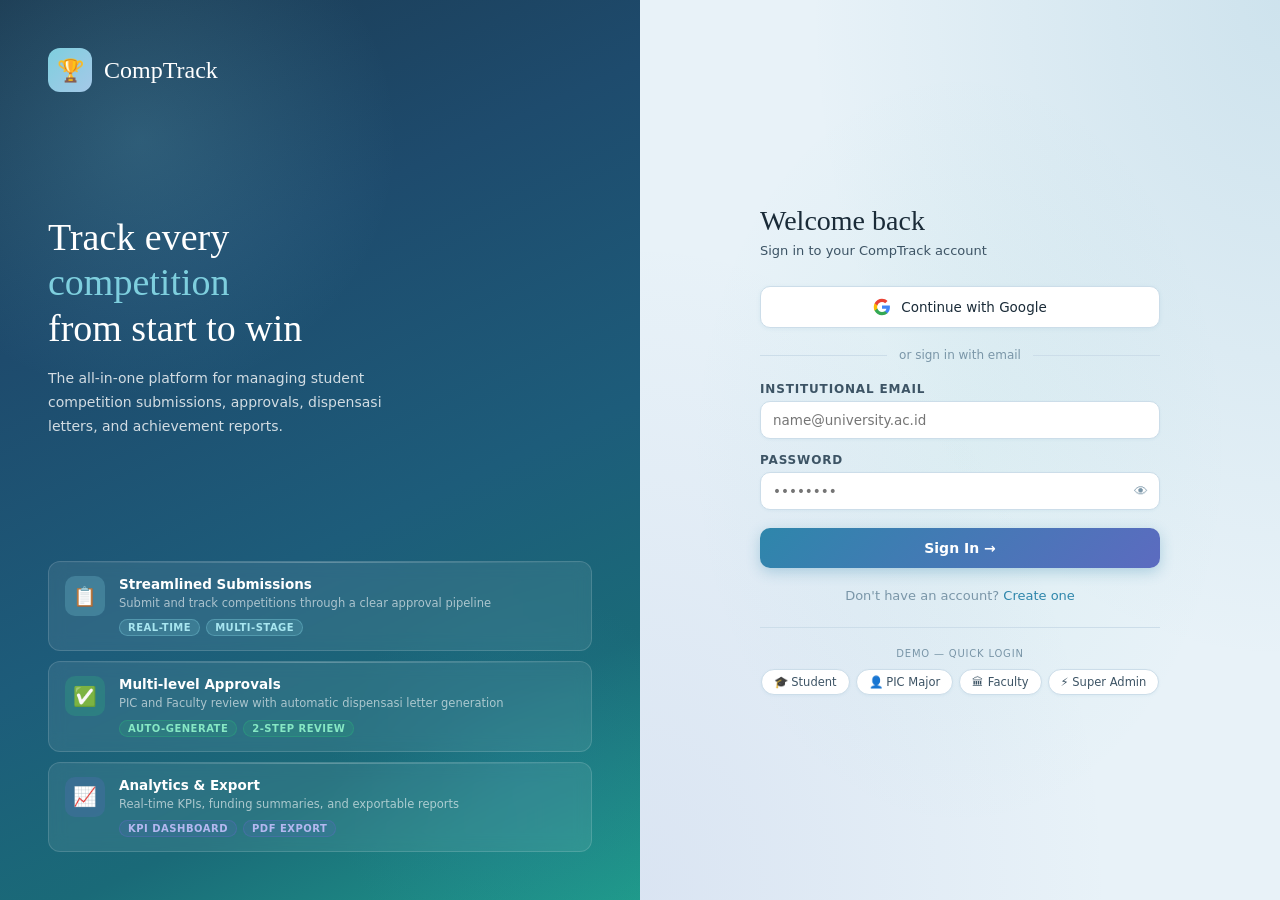
==== index.html @ cd9872f7 "Add files via upload" ====
<!DOCTYPE html>
<html lang="en">
<head>
<meta charset="UTF-8">
<meta name="viewport" content="width=device-width, initial-scale=1.0">
<title>CompTrack — Sign In</title>
<style>
*, *::before, *::after { box-sizing: border-box; margin: 0; padding: 0; }

:root {
  --font-sans: 'Segoe UI', system-ui, sans-serif;
  --font-serif: Georgia, 'Times New Roman', serif;
  --radius-sm: 10px;
  --danger: #e53e3e;
  --accent: #2e86ab;
  --border: #ccdde9;
  --surface2: #ffffff;
  --text: #1a2b38;
  --text2: #7a96a8;
}

body {
  min-height: 100vh;
  display: grid;
  grid-template-columns: 1fr 1fr;
  background: #e8f2f8;
  font-family: var(--font-sans);
}

/* ── LEFT PANEL ── */
.auth-panel-left {
  position: relative;
  background: linear-gradient(155deg, #1b3a52 0%, #1e4b6d 30%, #1d5c7a 58%, #1a6a78 78%, #1f9b8a 100%);
  display: flex;
  flex-direction: column;
  justify-content: space-between;
  padding: 48px;
  overflow: hidden;
}
.auth-panel-left::before {
  content: '';
  position: absolute;
  width: 560px; height: 560px;
  border-radius: 50%;
  background: radial-gradient(circle, rgba(126,207,222,0.18) 0%, transparent 65%);
  top: -140px; left: -140px;
  pointer-events: none;
}
.auth-panel-left::after {
  content: '';
  position: absolute;
  width: 420px; height: 420px;
  border-radius: 50%;
  background: radial-gradient(circle, rgba(46,134,171,0.22) 0%, transparent 65%);
  bottom: -90px; right: -90px;
  pointer-events: none;
}

.left-logo { display: flex; align-items: center; gap: 12px; z-index: 1; }
.left-logo-icon {
  width: 44px; height: 44px;
  background: linear-gradient(135deg, #7ecfde, #a5c8e8);
  border-radius: 12px;
  display: flex; align-items: center; justify-content: center;
  font-size: 22px;
}
.left-logo-text { font-family: var(--font-serif); font-size: 24px; color: #fff; }

.left-hero { z-index: 1; }
.left-hero-title {
  font-family: var(--font-serif);
  font-size: 38px;
  line-height: 1.2;
  color: #fff;
  margin-bottom: 16px;
}
.left-hero-title span { color: #7ecfde; }
.left-hero-sub { color: rgba(255,255,255,0.8); font-size: 14px; line-height: 1.7; max-width: 340px; }

.left-features { z-index: 1; display: flex; flex-direction: column; gap: 10px; }
.feature-item {
  display: flex; align-items: flex-start; gap: 14px;
  background: rgba(255,255,255,0.08);
  border: 1px solid rgba(255,255,255,0.14);
  border-radius: 12px;
  padding: 14px 16px;
  backdrop-filter: blur(8px);
  transition: all 0.25s ease;
  position: relative;
  overflow: hidden;
  animation: featureSlideIn 0.5s ease both;
}
.feature-item:nth-child(1) { animation-delay: 0.1s; }
.feature-item:nth-child(2) { animation-delay: 0.2s; }
.feature-item:nth-child(3) { animation-delay: 0.3s; }
@keyframes featureSlideIn {
  from { opacity: 0; transform: translateY(12px); }
  to   { opacity: 1; transform: translateY(0); }
}
.feature-item::before {
  content: '';
  position: absolute; top: 0; left: 0; right: 0; height: 1px;
  background: linear-gradient(90deg, transparent, rgba(255,255,255,0.25), transparent);
}
.feature-item:hover {
  background: rgba(255,255,255,0.14);
  border-color: rgba(255,255,255,0.24);
  transform: translateX(5px);
}
.feature-icon {
  width: 40px; height: 40px; border-radius: 10px; flex-shrink: 0;
  display: flex; align-items: center; justify-content: center; font-size: 19px;
}
.feature-body { flex: 1; }
.feature-text-title { font-size: 13.5px; font-weight: 700; color: #fff; margin-bottom: 3px; }
.feature-text-sub { font-size: 11.5px; color: rgba(255,255,255,0.6); line-height: 1.5; }
.feature-badges { margin-top: 7px; display: flex; gap: 6px; flex-wrap: wrap; }
.badge {
  font-size: 10px; font-weight: 700; padding: 2px 8px;
  border-radius: 20px; letter-spacing: 0.05em;
}

/* ── RIGHT PANEL ── */
.auth-panel-right {
  display: flex;
  align-items: center;
  justify-content: center;
  padding: 48px 40px;
  overflow-y: auto;
  background:
    radial-gradient(ellipse at 100% 0%,   rgba(46,134,171,0.14) 0%, transparent 52%),
    radial-gradient(ellipse at 0%   100%, rgba(92,107,192,0.10) 0%, transparent 52%),
    radial-gradient(ellipse at 50%  50%,  rgba(38,166,154,0.06) 0%, transparent 60%),
    #e8f2f8;
}

.auth-card {
  width: 100%;
  max-width: 400px;
  animation: fadeUp .4s ease;
}
@keyframes fadeUp { from { opacity:0; transform:translateY(20px); } to { opacity:1; transform:translateY(0); } }

.auth-card-title { font-family: var(--font-serif); font-size: 28px; margin-bottom: 6px; color: #1a2b38; }
.auth-card-sub { color: #3d5465; font-size: 13px; margin-bottom: 28px; }

/* ── SSO BUTTONS ── */
.sso-buttons { display: flex; flex-direction: column; gap: 10px; margin-bottom: 20px; }
.sso-btn {
  display: flex; align-items: center; justify-content: center; gap: 10px;
  width: 100%; padding: 11px 16px;
  border-radius: var(--radius-sm);
  border: 1.5px solid var(--border);
  background: #ffffff;
  color: #1a2b38;
  font-family: var(--font-sans);
  font-size: 13.5px; font-weight: 500;
  cursor: pointer; transition: all 0.2s;
  box-shadow: 0 1px 4px rgba(46,134,171,0.08);
}
.sso-btn:hover { border-color: #2e86ab; background: #f4f9fc; transform: translateY(-1px); }
.sso-btn svg { flex-shrink: 0; }

/* ── DIVIDER ── */
.auth-divider {
  display: flex; align-items: center; gap: 12px;
  margin: 20px 0; color: #7a96a8; font-size: 12px;
}
.auth-divider::before, .auth-divider::after {
  content: ''; flex: 1; height: 1px; background: var(--border);
}

/* ── FORM ── */
.auth-form .form-group { margin-bottom: 14px; }
.auth-form label {
  font-size: 12px; color: #3d5465; font-weight: 600;
  display: block; margin-bottom: 5px;
  text-transform: uppercase; letter-spacing: 0.07em;
}
.auth-form input {
  width: 100%; padding: 10px 12px;
  background: #ffffff; border: 1.5px solid var(--border);
  border-radius: var(--radius-sm); color: #1a2b38;
  font-family: var(--font-sans); font-size: 13.5px;
  outline: none; transition: all 0.2s;
  box-shadow: 0 1px 3px rgba(46,134,171,0.06);
}
.auth-form input:focus { border-color: #2e86ab; box-shadow: 0 0 0 3px rgba(46,134,171,0.1); }
.auth-form input.error { border-color: var(--danger); }

.input-row { display: grid; grid-template-columns: 1fr 1fr; gap: 12px; }

.password-wrap { position: relative; }
.password-wrap input { padding-right: 40px; }
.password-toggle {
  position: absolute; right: 10px; top: 50%; transform: translateY(-50%);
  background: none; border: none; cursor: pointer; color: #7a96a8;
  font-size: 14px; padding: 2px; line-height: 1;
}
.password-toggle:hover { color: #2e86ab; }

.field-error { font-size: 11px; color: var(--danger); margin-top: 4px; }

.btn-auth {
  width: 100%; padding: 12px;
  background: linear-gradient(135deg, #2e86ab, #5c6bc0);
  border: none; border-radius: var(--radius-sm);
  color: #fff; font-family: var(--font-sans);
  font-size: 14px; font-weight: 600;
  cursor: pointer; transition: all 0.2s;
  margin-top: 4px;
  box-shadow: 0 4px 14px rgba(46,134,171,0.3);
}
.btn-auth:hover { opacity: 0.9; transform: translateY(-1px); box-shadow: 0 6px 18px rgba(46,134,171,0.4); }
.btn-auth:active { transform: translateY(0); }
.btn-auth:disabled { opacity: 0.5; cursor: not-allowed; transform: none; }

.btn-back {
  width: 100%; margin-top: 8px; padding: 10px;
  background: none; border: 1px solid var(--border);
  border-radius: var(--radius-sm); color: var(--text2);
  font-family: var(--font-sans); font-size: 13px;
  cursor: pointer; transition: all .2s;
}
.btn-back:hover { border-color: var(--accent); }

.auth-switch { text-align: center; margin-top: 20px; font-size: 13px; color: #7a96a8; }
.auth-switch a { color: #2e86ab; text-decoration: none; font-weight: 500; cursor: pointer; }
.auth-switch a:hover { text-decoration: underline; }

/* ── ROLE SELECT ── */
.role-select-grid { display: grid; grid-template-columns: 1fr 1fr; gap: 8px; margin-top: 4px; }
.role-option {
  display: flex; flex-direction: column; align-items: center; gap: 4px;
  padding: 10px 8px; border-radius: var(--radius-sm);
  border: 1.5px solid var(--border); background: #ffffff;
  cursor: pointer; transition: all 0.15s; text-align: center;
  box-shadow: 0 1px 3px rgba(46,134,171,0.06);
}
.role-option:hover { border-color: #2e86ab; background: #f0f7fb; }
.role-option.selected { border-color: #2e86ab; background: rgba(46,134,171,0.08); }
.role-option-icon { font-size: 20px; }
.role-option-label { font-size: 11px; font-weight: 600; color: #3d5465; }
.role-option.selected .role-option-label { color: #2e86ab; }

/* ── DEMO QUICK LOGIN ── */
.demo-section { margin-top: 24px; padding-top: 20px; border-top: 1px solid var(--border); }
.demo-label { font-size: 10px; text-transform: uppercase; letter-spacing: .08em; color: #7a96a8; margin-bottom: 10px; text-align: center; }
.demo-chips { display: flex; flex-wrap: wrap; gap: 6px; justify-content: center; }
.demo-chip {
  padding: 5px 12px; border-radius: 20px;
  border: 1.5px solid var(--border); background: #ffffff;
  color: #3d5465; cursor: pointer; font-size: 11.5px;
  font-family: var(--font-sans); transition: all .15s;
  box-shadow: 0 1px 3px rgba(46,134,171,0.06);
}
.demo-chip:hover { border-color: #2e86ab; color: #2e86ab; background: #f0f7fb; }

/* ── SSO OVERLAY ── */
.sso-overlay {
  display: none; position: fixed; inset: 0;
  background: rgba(27,58,82,0.4); backdrop-filter: blur(6px);
  z-index: 999; align-items: center; justify-content: center;
  flex-direction: column; gap: 16px;
}
.sso-overlay.show { display: flex; }
.sso-spinner {
  width: 44px; height: 44px;
  border: 3px solid rgba(255,255,255,0.3);
  border-top-color: #7ecfde;
  border-radius: 50%;
  animation: spin 0.7s linear infinite;
}
@keyframes spin { to { transform: rotate(360deg); } }
.sso-overlay-text { color: #fff; font-size: 14px; }

/* ── STEP INDICATOR ── */
.steps { display: flex; align-items: center; gap: 0; margin-bottom: 28px; }
.step { display: flex; align-items: center; gap: 8px; font-size: 12px; color: #7a96a8; font-weight: 500; }
.step-num {
  width: 24px; height: 24px; border-radius: 50%;
  border: 1.5px solid var(--border); background: #ffffff;
  display: flex; align-items: center; justify-content: center;
  font-size: 11px; font-weight: 600; flex-shrink: 0; color: #7a96a8;
}
.step.active .step-num { border-color: #2e86ab; background: #2e86ab; color: #fff; }
.step.done .step-num { border-color: #2cb67d; background: #2cb67d; color: #fff; }
.step.active { color: #1a2b38; }
.step-line { flex: 1; height: 1px; background: var(--border); margin: 0 6px; }

/* ── TOAST ── */
.toast-container {
  position: fixed; bottom: 24px; right: 24px;
  display: flex; flex-direction: column; gap: 8px; z-index: 9999;
}
.toast {
  display: flex; align-items: center; gap: 10px;
  padding: 12px 16px; border-radius: 10px;
  font-size: 13.5px; font-weight: 500;
  background: #1a2b38; color: #fff;
  box-shadow: 0 6px 24px rgba(0,0,0,0.18);
  opacity: 0; transform: translateX(20px);
  transition: all 0.3s ease;
  max-width: 320px;
}
.toast.show { opacity: 1; transform: translateX(0); }
.toast.success { background: #1e4d38; border-left: 3px solid #2cb67d; }
.toast.error   { background: #4a1e1e; border-left: 3px solid #e53e3e; }
.toast.info    { background: #1a3048; border-left: 3px solid #2e86ab; }

@media (max-width: 768px) {
  body { grid-template-columns: 1fr; }
  .auth-panel-left { display: none; }
  .auth-panel-right { padding: 32px 24px; }
}
</style>
</head>
<body>

<!-- LEFT HERO PANEL -->
<div class="auth-panel-left">
  <div class="left-logo">
    <div class="left-logo-icon">🏆</div>
    <span class="left-logo-text">CompTrack</span>
  </div>

  <div class="left-hero">
    <div class="left-hero-title">Track every<br><span>competition</span><br>from start to win</div>
    <p class="left-hero-sub">The all-in-one platform for managing student competition submissions, approvals, dispensasi letters, and achievement reports.</p>
  </div>

  <div class="left-features">
    <div class="feature-item">
      <div class="feature-icon" style="background:rgba(126,207,222,0.25)">📋</div>
      <div class="feature-body">
        <div class="feature-text-title">Streamlined Submissions</div>
        <div class="feature-text-sub">Submit and track competitions through a clear approval pipeline</div>
        <div class="feature-badges">
          <span class="badge" style="background:rgba(126,207,222,0.18);border:1px solid rgba(126,207,222,0.35);color:#a8e6f0">REAL-TIME</span>
          <span class="badge" style="background:rgba(126,207,222,0.18);border:1px solid rgba(126,207,222,0.35);color:#a8e6f0">MULTI-STAGE</span>
        </div>
      </div>
    </div>
    <div class="feature-item">
      <div class="feature-icon" style="background:rgba(44,182,125,0.25)">✅</div>
      <div class="feature-body">
        <div class="feature-text-title">Multi-level Approvals</div>
        <div class="feature-text-sub">PIC and Faculty review with automatic dispensasi letter generation</div>
        <div class="feature-badges">
          <span class="badge" style="background:rgba(44,182,125,0.18);border:1px solid rgba(44,182,125,0.35);color:#86e8c4">AUTO-GENERATE</span>
          <span class="badge" style="background:rgba(44,182,125,0.18);border:1px solid rgba(44,182,125,0.35);color:#86e8c4">2-STEP REVIEW</span>
        </div>
      </div>
    </div>
    <div class="feature-item">
      <div class="feature-icon" style="background:rgba(92,107,192,0.25)">📈</div>
      <div class="feature-body">
        <div class="feature-text-title">Analytics & Export</div>
        <div class="feature-text-sub">Real-time KPIs, funding summaries, and exportable reports</div>
        <div class="feature-badges">
          <span class="badge" style="background:rgba(92,107,192,0.18);border:1px solid rgba(92,107,192,0.4);color:#b4b8f0">KPI DASHBOARD</span>
          <span class="badge" style="background:rgba(92,107,192,0.18);border:1px solid rgba(92,107,192,0.4);color:#b4b8f0">PDF EXPORT</span>
        </div>
      </div>
    </div>
  </div>
</div>

<!-- RIGHT AUTH PANEL -->
<div class="auth-panel-right">
  <div class="auth-card" id="auth-card">
    <!-- Rendered by JS -->
  </div>
</div>

<!-- SSO Loading Overlay -->
<div class="sso-overlay" id="sso-overlay">
  <div class="sso-spinner"></div>
  <div class="sso-overlay-text" id="sso-overlay-text">Connecting to provider...</div>
</div>

<div class="toast-container" id="toast-container"></div>

<script>
// ═══════════════════════════════════════════════════════
// DEMO USERS
// ═══════════════════════════════════════════════════════
const USERS = {
  student:    { name: 'Aliyah Rahmawati',   role: 'student',    nim: '20210001', major: 'Informatics', email: 'aliyah@university.ac.id',  color: '#4f8aff' },
  pic:        { name: 'Dr. Hendra Wijaya',  role: 'pic',        nim: null,       major: 'Informatics', email: 'hendra@university.ac.id',  color: '#ff8c42' },
  faculty:    { name: 'Prof. Sari Lestari', role: 'faculty',    nim: null,       major: null,          email: 'sari@university.ac.id',    color: '#ff5c6a' },
  superadmin: { name: 'Admin Sistem',       role: 'superadmin', nim: null,       major: null,          email: 'admin@university.ac.id',   color: '#ffb547' },
};

// ═══════════════════════════════════════════════════════
// AUTH HELPERS
// ═══════════════════════════════════════════════════════
function getRegisteredUsers() {
  try { const s = localStorage.getItem('ct_registered_users'); return s ? JSON.parse(s) : {}; }
  catch { return {}; }
}
function saveRegisteredUsers(users) {
  localStorage.setItem('ct_registered_users', JSON.stringify(users));
}
function registerUser(data) {
  const registered = getRegisteredUsers();
  if (registered[data.email]) return { ok: false, error: 'Email already registered' };
  const demoConflict = Object.values(USERS).find(u => u.email === data.email);
  if (demoConflict) return { ok: false, error: 'Email already registered' };
  const colors = ['#4f8aff','#7c5cfc','#00d4aa','#ff8c42','#ff5c6a','#ffb547'];
  const color = colors[Math.floor(Math.random() * colors.length)];
  const user = { name: data.name, email: data.email, password: data.password,
    nim: data.nim || null, major: data.major || null,
    role: data.role || 'student', color };
  registered[data.email] = user;
  saveRegisteredUsers(registered);
  return { ok: true, user };
}
function findUser(email, password) {
  const demo = Object.values(USERS).find(u => u.email === email);
  if (demo && password === 'password') return demo;
  const registered = getRegisteredUsers();
  const found = registered[email];
  if (found && found.password === password) return found;
  return null;
}
function setCurrentUser(user) {
  localStorage.setItem('ct_user', JSON.stringify(user));
}

// ═══════════════════════════════════════════════════════
// TOAST
// ═══════════════════════════════════════════════════════
function toast(msg, type = 'info') {
  const icons = { success:'✅', error:'❌', info:'ℹ️' };
  const container = document.getElementById('toast-container');
  const el = document.createElement('div');
  el.className = `toast ${type}`;
  el.innerHTML = `<span>${icons[type]||'ℹ️'}</span><span>${msg}</span>`;
  container.appendChild(el);
  setTimeout(() => el.classList.add('show'), 10);
  setTimeout(() => { el.classList.remove('show'); setTimeout(() => el.remove(), 300); }, 3500);
}

// ═══════════════════════════════════════════════════════
// VIEW STATE
// ═══════════════════════════════════════════════════════
let currentView = 'login'; // 'login' | 'signup' | 'signup2'
let signupStep1Data = null;
let selectedRole = 'student';

function render() {
  if (currentView === 'login')   renderLogin();
  if (currentView === 'signup')  renderSignup1();
  if (currentView === 'signup2') renderSignup2();
}

// ═══════════════════════════════════════════════════════
// LOGIN VIEW
// ═══════════════════════════════════════════════════════
function renderLogin() {
  document.getElementById('auth-card').innerHTML = `
  <div class="auth-card-title">Welcome back</div>
  <p class="auth-card-sub">Sign in to your CompTrack account</p>

  <div class="sso-buttons">
    <button class="sso-btn" onclick="ssoLogin('Google')">
      <svg width="18" height="18" viewBox="0 0 24 24">
        <path fill="#4285F4" d="M22.56 12.25c0-.78-.07-1.53-.2-2.25H12v4.26h5.92c-.26 1.37-1.04 2.53-2.21 3.31v2.77h3.57c2.08-1.92 3.28-4.74 3.28-8.09z"/>
        <path fill="#34A853" d="M12 23c2.97 0 5.46-.98 7.28-2.66l-3.57-2.77c-.98.66-2.23 1.06-3.71 1.06-2.86 0-5.29-1.93-6.16-4.53H2.18v2.84C3.99 20.53 7.7 23 12 23z"/>
        <path fill="#FBBC05" d="M5.84 14.09c-.22-.66-.35-1.36-.35-2.09s.13-1.43.35-2.09V7.07H2.18C1.43 8.55 1 10.22 1 12s.43 3.45 1.18 4.93l2.85-2.22.81-.62z"/>
        <path fill="#EA4335" d="M12 5.38c1.62 0 3.06.56 4.21 1.64l3.15-3.15C17.45 2.09 14.97 1 12 1 7.7 1 3.99 3.47 2.18 7.07l3.66 2.84c.87-2.6 3.3-4.53 6.16-4.53z"/>
      </svg>
      Continue with Google
    </button>
  </div>

  <div class="auth-divider">or sign in with email</div>

  <div class="auth-form">
    <div class="form-group">
      <label>Institutional Email</label>
      <input type="email" id="login-email" placeholder="name@university.ac.id"
        onkeydown="if(event.key==='Enter') doLogin()">
    </div>
    <div class="form-group">
      <label>Password</label>
      <div class="password-wrap">
        <input type="password" id="login-pass" placeholder="••••••••"
          onkeydown="if(event.key==='Enter') doLogin()">
        <button class="password-toggle" onclick="togglePassword('login-pass',this)" type="button">👁</button>
      </div>
    </div>
    <button class="btn-auth" onclick="doLogin()">Sign In →</button>
  </div>

  <div class="auth-switch">
    Don't have an account? <a onclick="currentView='signup';render()">Create one</a>
  </div>

  <div class="demo-section">
    <div class="demo-label">Demo — Quick Login</div>
    <div class="demo-chips">
      <button class="demo-chip" onclick="loginAs('student')">🎓 Student</button>
      <button class="demo-chip" onclick="loginAs('pic')">👤 PIC Major</button>
      <button class="demo-chip" onclick="loginAs('faculty')">🏛 Faculty</button>
      <button class="demo-chip" onclick="loginAs('superadmin')">⚡ Super Admin</button>
    </div>
  </div>`;
}

// ═══════════════════════════════════════════════════════
// SIGNUP STEP 1
// ═══════════════════════════════════════════════════════
function renderSignup1() {
  document.getElementById('auth-card').innerHTML = `
  <div class="steps">
    <div class="step active"><div class="step-num">1</div> Account</div>
    <div class="step-line"></div>
    <div class="step"><div class="step-num">2</div> Profile</div>
  </div>

  <div class="auth-card-title">Create account</div>
  <p class="auth-card-sub">Join CompTrack with your institutional email</p>

  <div class="sso-buttons">
    <button class="sso-btn" onclick="ssoSignup('Google')">
      <svg width="18" height="18" viewBox="0 0 24 24">
        <path fill="#4285F4" d="M22.56 12.25c0-.78-.07-1.53-.2-2.25H12v4.26h5.92c-.26 1.37-1.04 2.53-2.21 3.31v2.77h3.57c2.08-1.92 3.28-4.74 3.28-8.09z"/>
        <path fill="#34A853" d="M12 23c2.97 0 5.46-.98 7.28-2.66l-3.57-2.77c-.98.66-2.23 1.06-3.71 1.06-2.86 0-5.29-1.93-6.16-4.53H2.18v2.84C3.99 20.53 7.7 23 12 23z"/>
        <path fill="#FBBC05" d="M5.84 14.09c-.22-.66-.35-1.36-.35-2.09s.13-1.43.35-2.09V7.07H2.18C1.43 8.55 1 10.22 1 12s.43 3.45 1.18 4.93l2.85-2.22.81-.62z"/>
        <path fill="#EA4335" d="M12 5.38c1.62 0 3.06.56 4.21 1.64l3.15-3.15C17.45 2.09 14.97 1 12 1 7.7 1 3.99 3.47 2.18 7.07l3.66 2.84c.87-2.6 3.3-4.53 6.16-4.53z"/>
      </svg>
      Sign up with Google
    </button>
  </div>

  <div class="auth-divider">or create with email</div>

  <div class="auth-form">
    <div class="form-group">
      <label>Full Name *</label>
      <input type="text" id="s-name" placeholder="e.g. Aliyah Rahmawati"
        value="${signupStep1Data?.name||''}">
    </div>
    <div class="form-group">
      <label>Institutional Email *</label>
      <input type="email" id="s-email" placeholder="name@university.ac.id"
        value="${signupStep1Data?.email||''}">
    </div>
    <div class="form-group">
      <label>Password *</label>
      <div class="password-wrap">
        <input type="password" id="s-pass" placeholder="Min. 8 characters">
        <button class="password-toggle" onclick="togglePassword('s-pass',this)" type="button">👁</button>
      </div>
      <div class="field-error" id="err-pass"></div>
    </div>
    <div class="form-group">
      <label>Confirm Password *</label>
      <div class="password-wrap">
        <input type="password" id="s-pass2" placeholder="Re-enter password"
          onkeydown="if(event.key==='Enter') goToStep2()">
        <button class="password-toggle" onclick="togglePassword('s-pass2',this)" type="button">👁</button>
      </div>
      <div class="field-error" id="err-pass2"></div>
    </div>
    <button class="btn-auth" onclick="goToStep2()">Continue →</button>
  </div>

  <div class="auth-switch">
    Already have an account? <a onclick="currentView='login';render()">Sign in</a>
  </div>`;
}

// ═══════════════════════════════════════════════════════
// SIGNUP STEP 2
// ═══════════════════════════════════════════════════════
function renderSignup2() {
  const majors = ['Informatics','Business','Engineering','Science','Medicine','Law','Arts','Other'];
  document.getElementById('auth-card').innerHTML = `
  <div class="steps">
    <div class="step done"><div class="step-num">✓</div> Account</div>
    <div class="step-line"></div>
    <div class="step active"><div class="step-num">2</div> Profile</div>
  </div>

  <div class="auth-card-title">Your profile</div>
  <p class="auth-card-sub">Tell us a bit more so we can set up your account</p>

  <div class="auth-form">
    <div class="form-group">
      <label>I am a *</label>
      <div class="role-select-grid" id="role-grid">
        ${[
          {role:'student',   icon:'🎓', label:'Student'},
          {role:'pic',       icon:'👤', label:'PIC Major'},
          {role:'faculty',   icon:'🏛', label:'Faculty Admin'},
          {role:'superadmin',icon:'⚡', label:'Super Admin'},
        ].map(r => `
        <div class="role-option${selectedRole===r.role?' selected':''}"
          onclick="selectRole('${r.role}', this)">
          <div class="role-option-icon">${r.icon}</div>
          <div class="role-option-label">${r.label}</div>
        </div>`).join('')}
      </div>
    </div>

    <div class="input-row">
      <div class="form-group" id="nim-wrap" style="${selectedRole!=='student'?'display:none':''}">
        <label>NIM / Student ID *</label>
        <input type="text" id="s-nim" placeholder="e.g. 20210001" value="${signupStep1Data?.nim||''}"
          oninput="this.classList.remove('error');document.getElementById('err-nim').textContent=''">
        <div class="field-error" id="err-nim"></div>
      </div>
      <div class="form-group" id="major-wrap" style="${selectedRole==='superadmin'?'display:none':''}">
        <label>Major / Department *</label>
        <select id="s-major" style="width:100%;padding:10px 12px;background:#fff;border:1.5px solid var(--border);border-radius:var(--radius-sm);color:var(--text);font-family:var(--font-sans);font-size:13.5px;outline:none"
          onchange="this.style.borderColor='var(--border)';document.getElementById('err-major').textContent=''">
          <option value="" disabled ${!signupStep1Data?.major?'selected':''}>Select your major...</option>
          ${majors.map(m => `<option value="${m}" ${m===signupStep1Data?.major?'selected':''}>${m}</option>`).join('')}
        </select>
        <div class="field-error" id="err-major"></div>
      </div>
    </div>

    <button class="btn-auth" onclick="doRegister()">Create Account →</button>
    <button class="btn-back" onclick="currentView='signup';render()">← Back</button>
  </div>`;
}

// ═══════════════════════════════════════════════════════
// ACTIONS
// ═══════════════════════════════════════════════════════
function selectRole(role, el) {
  selectedRole = role;
  document.querySelectorAll('.role-option').forEach(e => e.classList.remove('selected'));
  el.classList.add('selected');
  const nimWrap   = document.getElementById('nim-wrap');
  const majorWrap = document.getElementById('major-wrap');
  if (nimWrap)   nimWrap.style.display   = (role === 'student') ? '' : 'none';
  if (majorWrap) majorWrap.style.display = (role === 'superadmin') ? 'none' : '';
}

function togglePassword(inputId, btn) {
  const inp = document.getElementById(inputId);
  if (inp.type === 'password') { inp.type = 'text'; btn.textContent = '🙈'; }
  else { inp.type = 'password'; btn.textContent = '👁'; }
}

function goToStep2() {
  const name  = document.getElementById('s-name')?.value?.trim();
  const email = document.getElementById('s-email')?.value?.trim();
  const pass  = document.getElementById('s-pass')?.value;
  const pass2 = document.getElementById('s-pass2')?.value;

  if (!name) { toast('Full name is required', 'error'); return; }
  if (!email || !email.includes('@')) { toast('Please enter a valid email', 'error'); return; }

  const errPass  = document.getElementById('err-pass');
  const errPass2 = document.getElementById('err-pass2');
  errPass.textContent = '';
  errPass2.textContent = '';
  let valid = true;

  if (!pass || pass.length < 8) {
    errPass.textContent = 'Password must be at least 8 characters';
    document.getElementById('s-pass').classList.add('error');
    valid = false;
  }
  if (pass !== pass2) {
    errPass2.textContent = 'Passwords do not match';
    document.getElementById('s-pass2').classList.add('error');
    valid = false;
  }
  if (!valid) return;

  signupStep1Data = { name, email, password: pass };
  currentView = 'signup2';
  render();
}

function doRegister() {
  const nim   = document.getElementById('s-nim')?.value?.trim() || '';
  const major = document.getElementById('s-major')?.value || '';

  const errNim   = document.getElementById('err-nim');
  const errMajor = document.getElementById('err-major');
  if (errNim)   errNim.textContent   = '';
  if (errMajor) errMajor.textContent = '';

  let valid = true;
  if (selectedRole === 'student' && !nim) {
    if (errNim) errNim.textContent = 'NIM / Student ID is required';
    document.getElementById('s-nim')?.classList.add('error');
    valid = false;
  }
  const needsMajor = (selectedRole === 'student' || selectedRole === 'pic' || selectedRole === 'faculty');
  if (!major && needsMajor) {
    if (errMajor) errMajor.textContent = 'Please select your major';
    const majorSelect = document.getElementById('s-major');
    if (majorSelect) majorSelect.style.borderColor = 'var(--danger)';
    valid = false;
  }
  if (!valid) return;

  const result = registerUser({ ...signupStep1Data, nim: nim || null, major, role: selectedRole });
  if (!result.ok) { toast(result.error, 'error'); return; }

  showSSOOverlay('Setting up your account...');
  setTimeout(() => {
    hideSSOOverlay();
    setCurrentUser(result.user);
    window.location.href = 'dashboard.html';
  }, 1200);
}

function doLogin() {
  const email = document.getElementById('login-email')?.value?.trim();
  const pass  = document.getElementById('login-pass')?.value;
  if (!email || !pass) { toast('Please enter your email and password', 'error'); return; }

  const btn = document.querySelector('.btn-auth');
  if (btn) { btn.disabled = true; btn.textContent = 'Signing in...'; }

  setTimeout(() => {
    const user = findUser(email, pass);
    if (user) {
      setCurrentUser(user);
      window.location.href = 'dashboard.html';
    } else {
      if (btn) { btn.disabled = false; btn.textContent = 'Sign In →'; }
      toast('Invalid email or password', 'error');
    }
  }, 500);
}

function loginAs(role) {
  showSSOOverlay('Signing in...');
  setTimeout(() => {
    setCurrentUser(USERS[role]);
    window.location.href = 'dashboard.html';
  }, 600);
}

function ssoLogin() {
  showSSOOverlay('Connecting to Google...');
  setTimeout(() => {
    hideSSOOverlay();
    currentView = 'login';
    render();
    const emailInput = document.getElementById('login-email');
    if (emailInput) emailInput.value = `user@university.ac.id`;
    toast('Google SSO: Enter your institutional credentials', 'info');
  }, 1400);
}

function ssoSignup() {
  showSSOOverlay('Connecting to Google...');
  setTimeout(() => {
    hideSSOOverlay();
    signupStep1Data = {
      name: 'New Google User',
      email: `newuser.${Date.now()}@university.ac.id`,
      password: 'sso-managed'
    };
    currentView = 'signup2';
    render();
    toast('Google account connected — complete your profile', 'success');
  }, 1500);
}

function showSSOOverlay(text) {
  document.getElementById('sso-overlay-text').textContent = text;
  document.getElementById('sso-overlay').classList.add('show');
}
function hideSSOOverlay() {
  document.getElementById('sso-overlay').classList.remove('show');
}

// ── INIT ──
render();
</script>
</body>
</html>
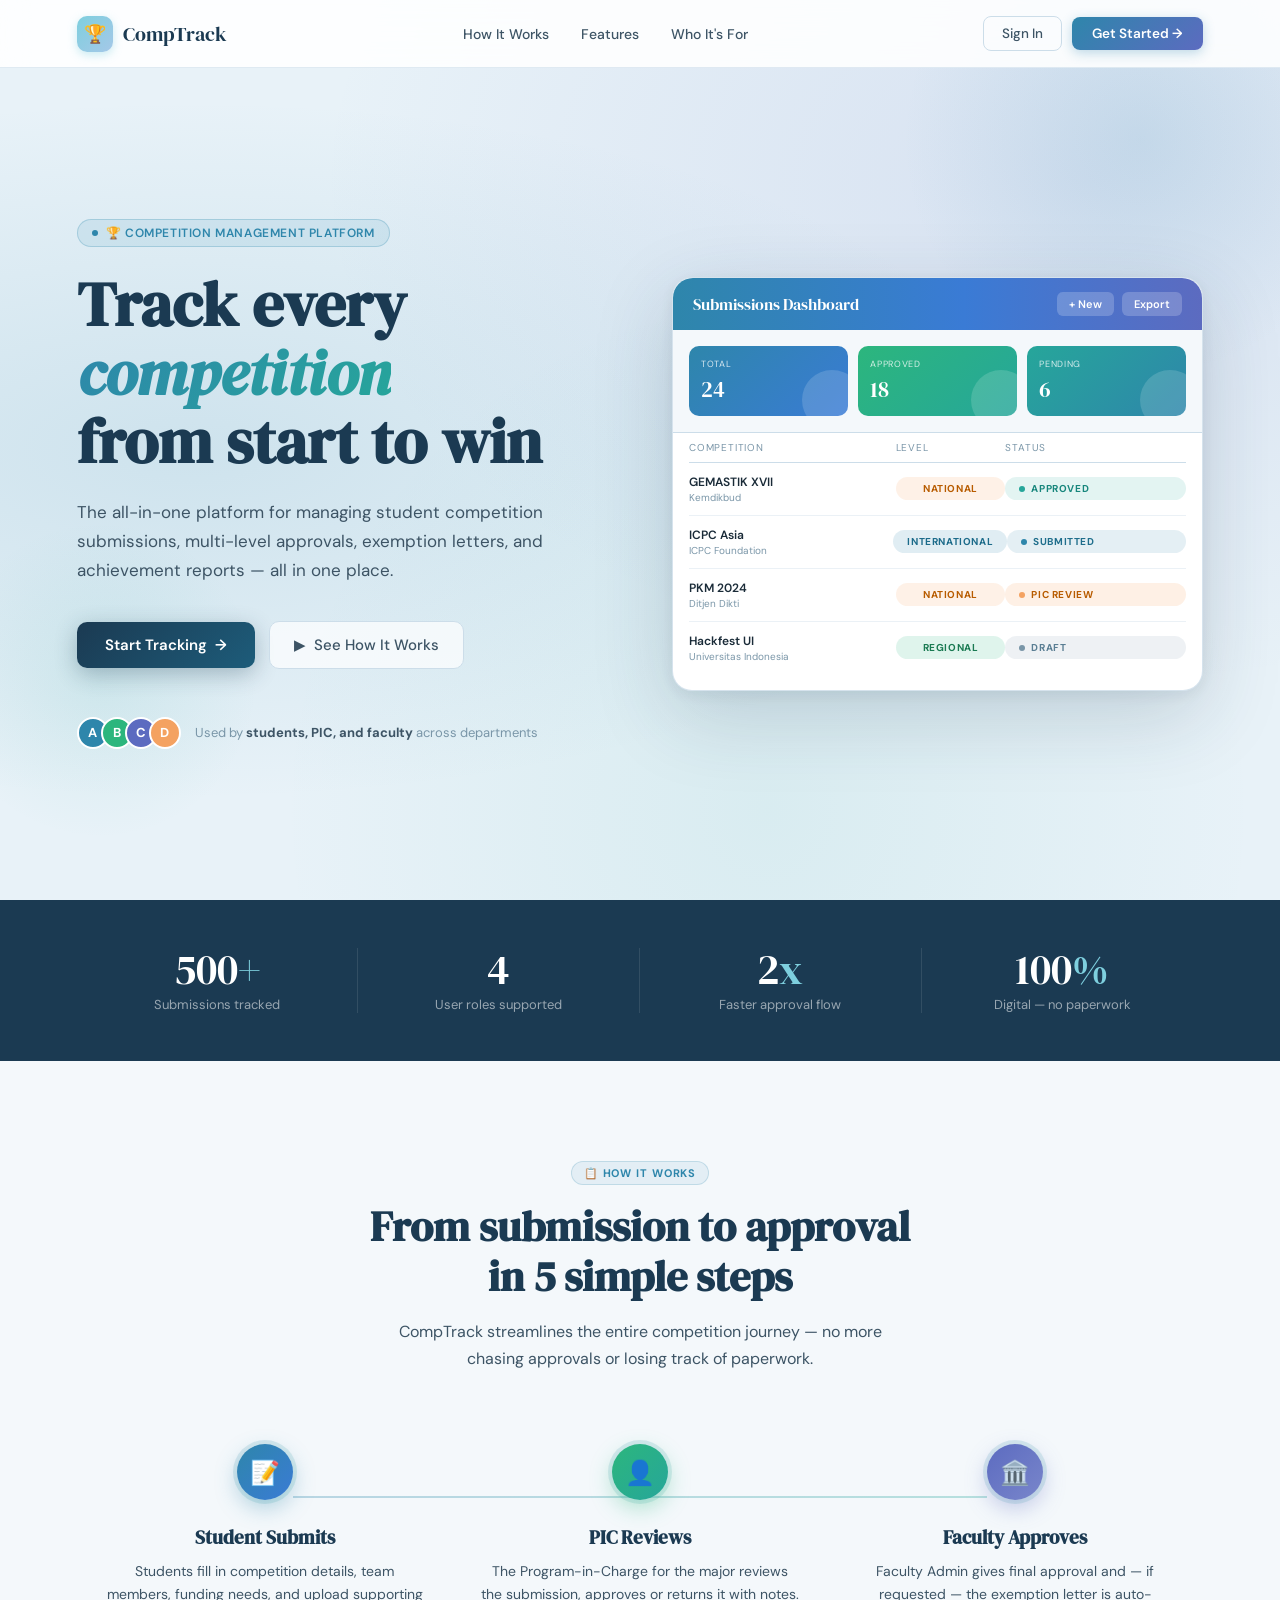
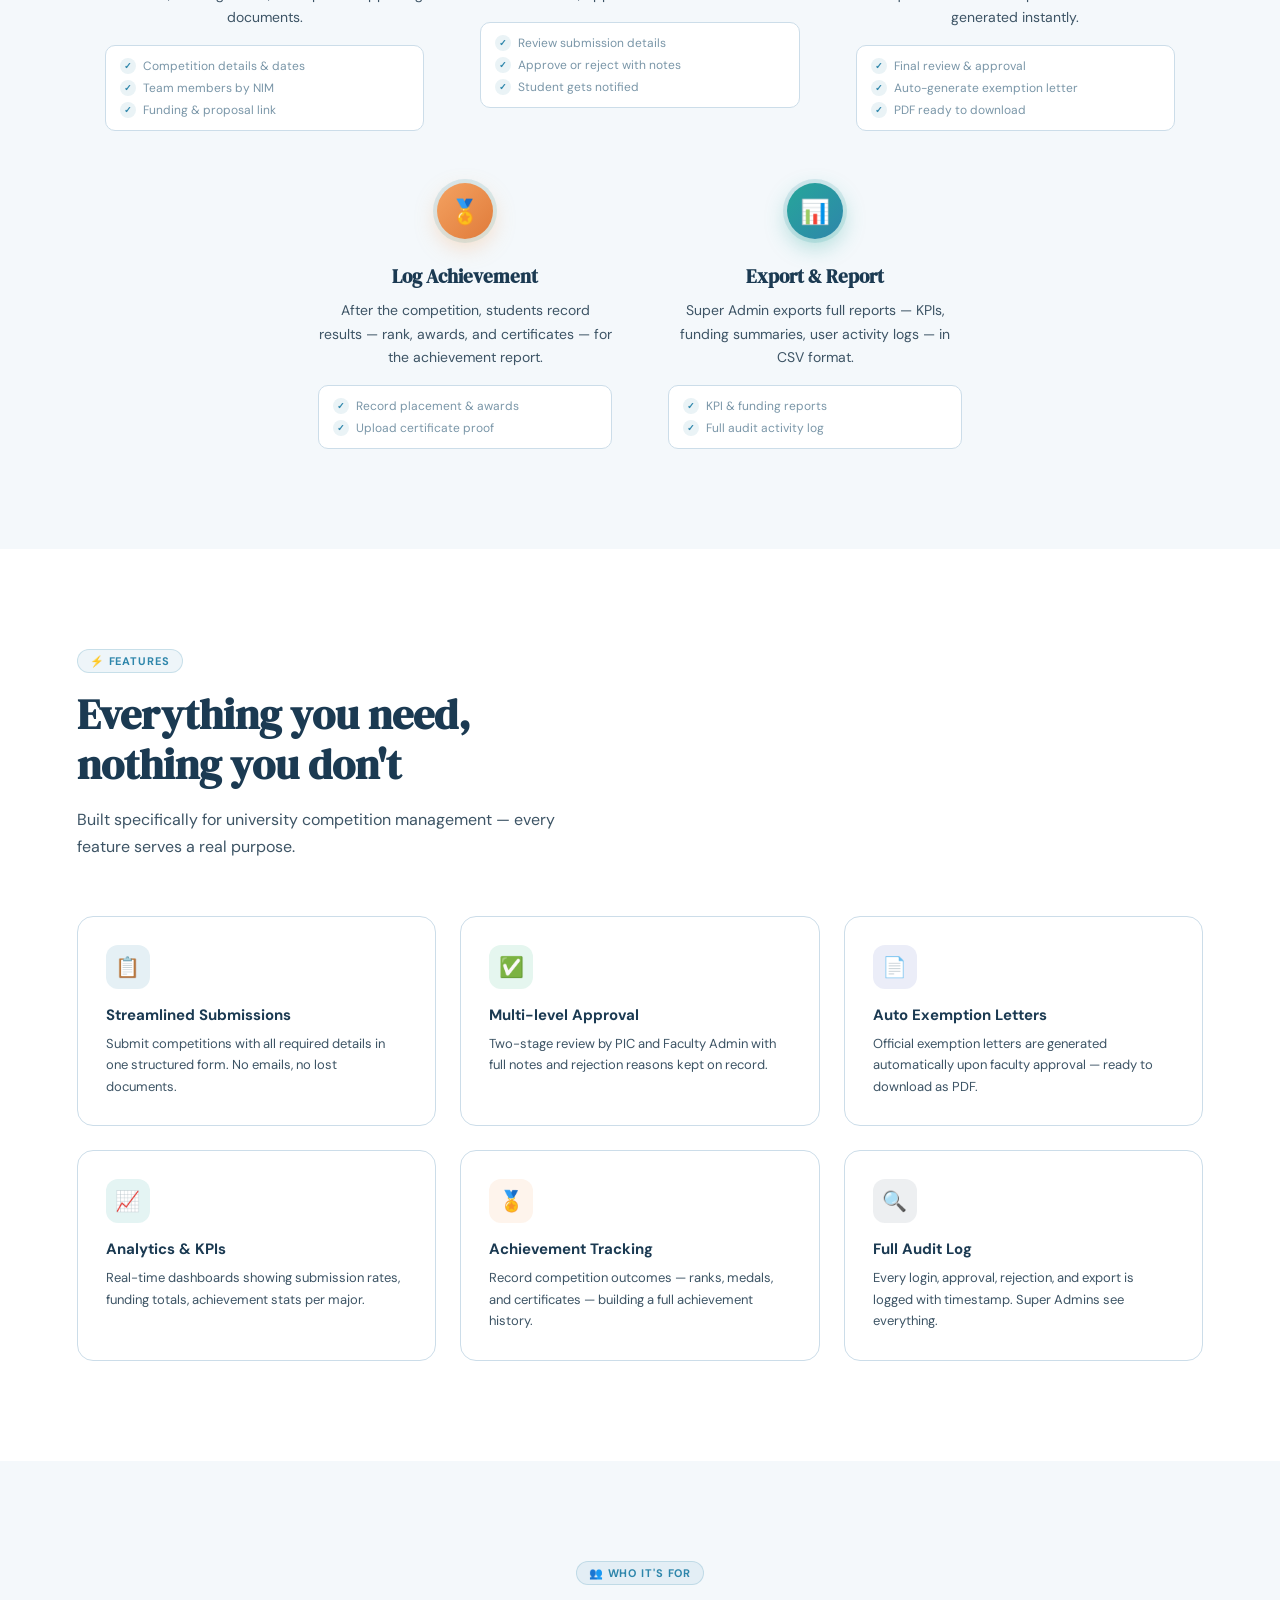
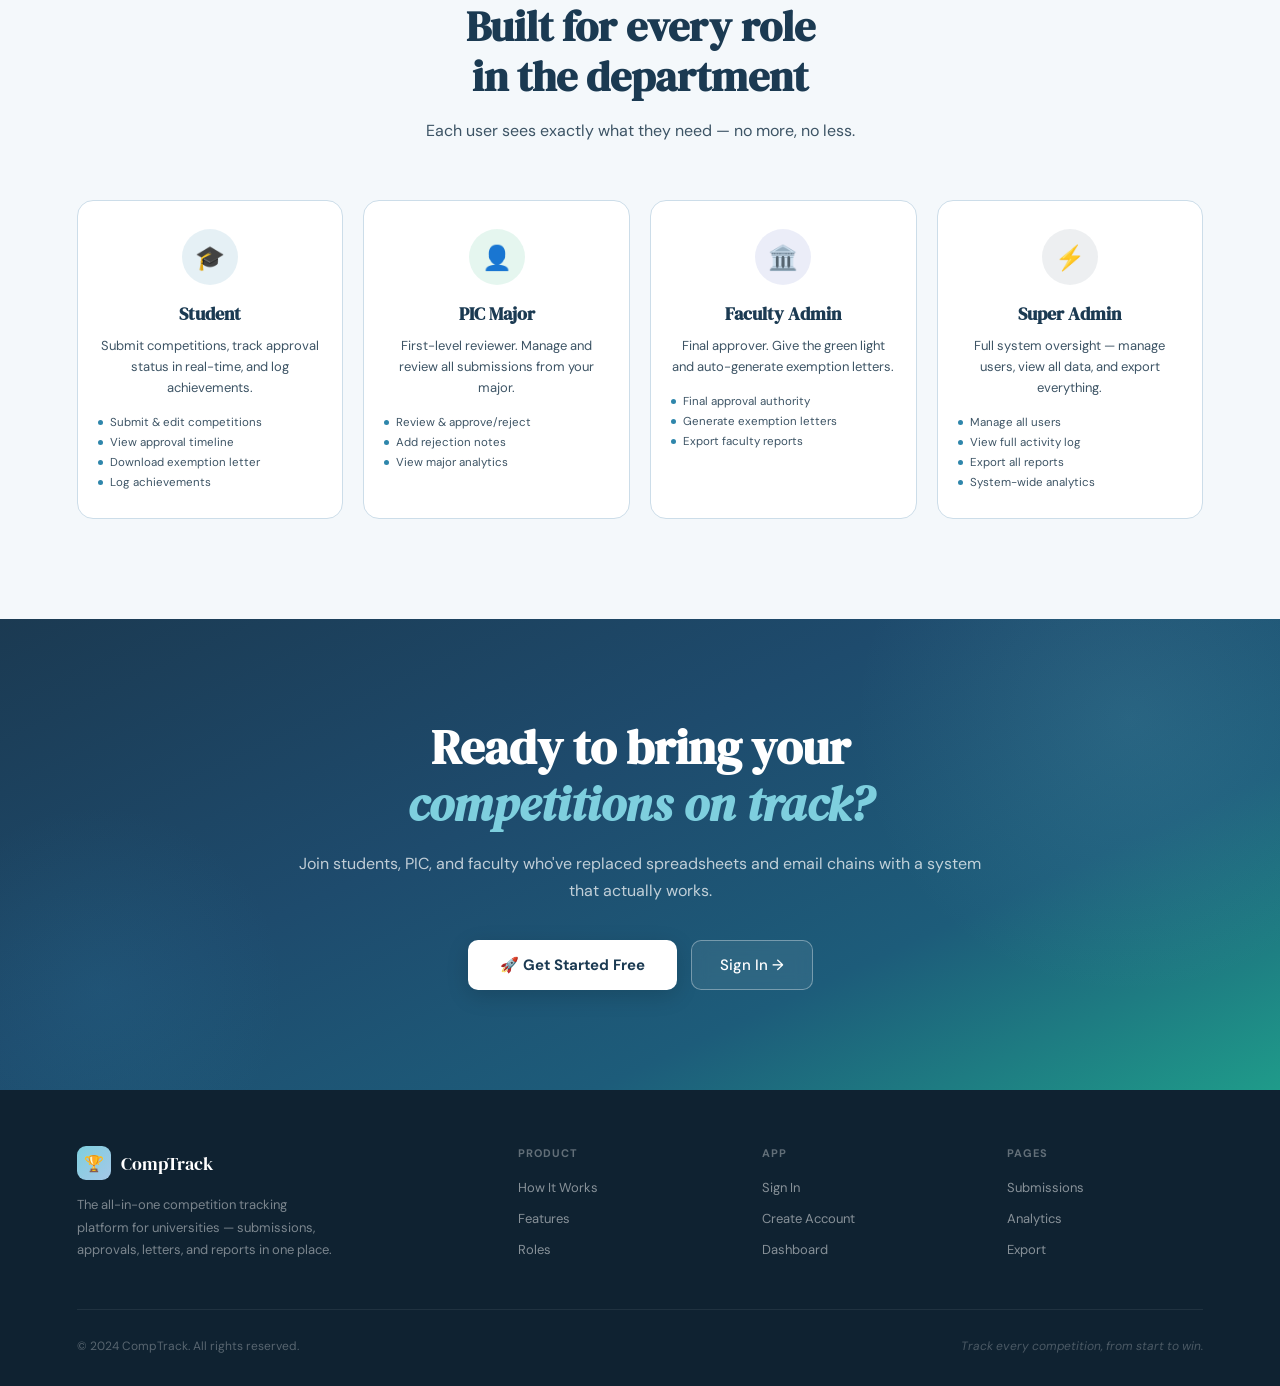
==== commit 2a1a8dd8: "Add files via upload" ====
--- a/index.html
+++ b/index.html
@@ -3,783 +3,1172 @@
 <head>
 <meta charset="UTF-8">
 <meta name="viewport" content="width=device-width, initial-scale=1.0">
-<title>CompTrack — Sign In</title>
+<title>CompTrack — Track Every Competition, From Start to Win</title>
+<link rel="preconnect" href="https://fonts.googleapis.com">
+<link rel="preconnect" href="https://fonts.gstatic.com" crossorigin>
+<link href="https://fonts.googleapis.com/css2?family=DM+Serif+Display:ital@0;1&family=DM+Sans:ital,opsz,wght@0,9..40,300;0,9..40,400;0,9..40,500;0,9..40,600;0,9..40,700;1,9..40,300&display=swap" rel="stylesheet">
 <style>
+/* ── RESET & BASE ── */
 *, *::before, *::after { box-sizing: border-box; margin: 0; padding: 0; }
 
 :root {
-  --font-sans: 'Segoe UI', system-ui, sans-serif;
-  --font-serif: Georgia, 'Times New Roman', serif;
-  --radius-sm: 10px;
-  --danger: #e53e3e;
-  --accent: #2e86ab;
-  --border: #ccdde9;
-  --surface2: #ffffff;
-  --text: #1a2b38;
-  --text2: #7a96a8;
-}
+  --navy:    #1b3a52;
+  --ocean:   #2e86ab;
+  --teal:    #26a69a;
+  --indigo:  #5c6bc0;
+  --slate:   #3d5465;
+  --muted:   #7a96a8;
+  --border:  #ccdde9;
+  --bg:      #e8f2f8;
+  --surface: #ffffff;
+  --text:    #1a2b38;
+  --serif:   'DM Serif Display', serif;
+  --sans:    'DM Sans', sans-serif;
+}
+
+html { scroll-behavior: smooth; }
 
 body {
+  font-family: var(--sans);
+  color: var(--text);
+  background: var(--surface);
+  overflow-x: hidden;
+}
+
+/* ── NAV ── */
+nav {
+  position: fixed; top: 0; left: 0; right: 0; z-index: 100;
+  padding: 0 6vw;
+  height: 68px;
+  display: flex; align-items: center; justify-content: space-between;
+  background: rgba(255,255,255,0.88);
+  backdrop-filter: blur(16px);
+  border-bottom: 1px solid rgba(204,221,233,0.6);
+  animation: navSlide 0.5s ease both;
+}
+@keyframes navSlide {
+  from { opacity: 0; transform: translateY(-16px); }
+  to   { opacity: 1; transform: translateY(0); }
+}
+
+.nav-logo {
+  display: flex; align-items: center; gap: 10px;
+  text-decoration: none;
+}
+.nav-logo-icon {
+  width: 36px; height: 36px; border-radius: 10px;
+  background: linear-gradient(135deg, #7ecfde, #a5c8e8);
+  display: flex; align-items: center; justify-content: center;
+  font-size: 18px;
+  box-shadow: 0 3px 10px rgba(126,207,222,0.4);
+}
+.nav-logo-name {
+  font-family: var(--serif);
+  font-size: 20px; color: var(--navy);
+}
+
+.nav-links {
+  display: flex; gap: 32px; list-style: none;
+}
+.nav-links a {
+  text-decoration: none; font-size: 14px; font-weight: 500;
+  color: var(--slate); transition: color 0.2s;
+}
+.nav-links a:hover { color: var(--ocean); }
+
+.nav-cta {
+  display: flex; gap: 10px; align-items: center;
+}
+.btn-nav-ghost {
+  padding: 8px 18px; border-radius: 8px;
+  border: 1.5px solid var(--border);
+  background: transparent; color: var(--slate);
+  font-family: var(--sans); font-size: 13.5px; font-weight: 500;
+  cursor: pointer; text-decoration: none; transition: all 0.2s;
+}
+.btn-nav-ghost:hover { border-color: var(--ocean); color: var(--ocean); }
+
+.btn-nav-primary {
+  padding: 8px 20px; border-radius: 8px;
+  border: none;
+  background: linear-gradient(135deg, var(--ocean), var(--indigo));
+  color: #fff;
+  font-family: var(--sans); font-size: 13.5px; font-weight: 600;
+  cursor: pointer; text-decoration: none; transition: all 0.2s;
+  box-shadow: 0 3px 12px rgba(46,134,171,0.3);
+}
+.btn-nav-primary:hover { opacity: 0.9; transform: translateY(-1px); box-shadow: 0 5px 16px rgba(46,134,171,0.4); }
+
+/* ── HERO ── */
+.hero {
   min-height: 100vh;
-  display: grid;
-  grid-template-columns: 1fr 1fr;
+  padding: 0 6vw;
+  display: flex; align-items: center;
+  position: relative; overflow: hidden;
   background: #e8f2f8;
-  font-family: var(--font-sans);
-}
-
-/* ── LEFT PANEL ── */
-.auth-panel-left {
-  position: relative;
-  background: linear-gradient(155deg, #1b3a52 0%, #1e4b6d 30%, #1d5c7a 58%, #1a6a78 78%, #1f9b8a 100%);
+  background-image:
+    radial-gradient(ellipse at 15% 50%, rgba(46,134,171,0.14) 0%, transparent 55%),
+    radial-gradient(ellipse at 85% 20%, rgba(92,107,192,0.12) 0%, transparent 50%),
+    radial-gradient(ellipse at 60% 90%, rgba(38,166,154,0.08) 0%, transparent 45%);
+}
+
+/* Floating orbs */
+.hero-orb {
+  position: absolute; border-radius: 50%; pointer-events: none;
+  animation: orbFloat 8s ease-in-out infinite;
+}
+.orb-1 {
+  width: 480px; height: 480px;
+  background: radial-gradient(circle, rgba(46,134,171,0.12) 0%, transparent 70%);
+  top: -100px; right: -100px;
+  animation-delay: 0s;
+}
+.orb-2 {
+  width: 320px; height: 320px;
+  background: radial-gradient(circle, rgba(38,166,154,0.1) 0%, transparent 70%);
+  bottom: 60px; left: -60px;
+  animation-delay: -3s;
+}
+.orb-3 {
+  width: 200px; height: 200px;
+  background: radial-gradient(circle, rgba(92,107,192,0.1) 0%, transparent 70%);
+  top: 40%; right: 25%;
+  animation-delay: -5s;
+}
+@keyframes orbFloat {
+  0%, 100% { transform: translateY(0) scale(1); }
+  50% { transform: translateY(-28px) scale(1.04); }
+}
+
+.hero-inner {
+  display: grid; grid-template-columns: 1fr 1fr;
+  gap: 64px; align-items: center;
+  max-width: 1200px; margin: 0 auto;
+  width: 100%; padding-top: 68px;
+}
+
+.hero-left { position: relative; z-index: 1; }
+
+.hero-badge {
+  display: inline-flex; align-items: center; gap: 8px;
+  background: rgba(46,134,171,0.1);
+  border: 1px solid rgba(46,134,171,0.25);
+  border-radius: 20px; padding: 5px 14px;
+  font-size: 12px; font-weight: 600; color: var(--ocean);
+  letter-spacing: 0.05em; text-transform: uppercase;
+  margin-bottom: 24px;
+  animation: fadeUp 0.6s ease 0.1s both;
+}
+.hero-badge::before {
+  content: ''; width: 6px; height: 6px; border-radius: 50%;
+  background: var(--ocean);
+  animation: dotPulse 2s ease-in-out infinite;
+}
+@keyframes dotPulse {
+  0%, 100% { opacity: 1; transform: scale(1); }
+  50% { opacity: 0.4; transform: scale(1.4); }
+}
+
+.hero-title {
+  font-family: var(--serif);
+  font-size: clamp(38px, 5vw, 62px);
+  line-height: 1.1;
+  color: var(--navy);
+  margin-bottom: 22px;
+  animation: fadeUp 0.6s ease 0.2s both;
+}
+.hero-title em {
+  font-style: italic;
+  background: linear-gradient(135deg, var(--ocean), var(--teal));
+  -webkit-background-clip: text; -webkit-text-fill-color: transparent;
+  background-clip: text;
+}
+
+.hero-sub {
+  font-size: 17px; line-height: 1.7;
+  color: var(--slate); max-width: 480px;
+  margin-bottom: 36px;
+  animation: fadeUp 0.6s ease 0.3s both;
+}
+
+.hero-actions {
+  display: flex; gap: 14px; align-items: center;
+  margin-bottom: 48px;
+  animation: fadeUp 0.6s ease 0.4s both;
+}
+
+.btn-hero-primary {
+  padding: 13px 28px; border-radius: 10px;
+  background: linear-gradient(135deg, var(--navy) 0%, #1d5c7a 100%);
+  color: #fff; font-family: var(--sans);
+  font-size: 15px; font-weight: 600;
+  border: none; cursor: pointer; text-decoration: none;
+  transition: all 0.22s; display: inline-flex; align-items: center; gap: 8px;
+  box-shadow: 0 6px 22px rgba(27,58,82,0.3);
+}
+.btn-hero-primary:hover { transform: translateY(-2px); box-shadow: 0 10px 28px rgba(27,58,82,0.38); }
+.btn-hero-primary:active { transform: translateY(0); }
+
+.btn-hero-ghost {
+  padding: 13px 24px; border-radius: 10px;
+  border: 1.5px solid var(--border);
+  background: rgba(255,255,255,0.7);
+  color: var(--slate); font-family: var(--sans);
+  font-size: 15px; font-weight: 500;
+  cursor: pointer; text-decoration: none;
+  transition: all 0.2s; display: inline-flex; align-items: center; gap: 8px;
+  backdrop-filter: blur(4px);
+}
+.btn-hero-ghost:hover { border-color: var(--ocean); color: var(--ocean); background: rgba(255,255,255,0.9); }
+
+.hero-trust {
+  display: flex; align-items: center; gap: 14px;
+  animation: fadeUp 0.6s ease 0.5s both;
+}
+.trust-avatars {
+  display: flex;
+}
+.trust-avatar {
+  width: 32px; height: 32px; border-radius: 50%;
+  border: 2px solid white;
+  display: flex; align-items: center; justify-content: center;
+  font-size: 13px; font-weight: 700; color: white;
+  margin-left: -8px;
+}
+.trust-avatar:first-child { margin-left: 0; }
+.trust-text { font-size: 13px; color: var(--muted); }
+.trust-text strong { color: var(--slate); }
+
+/* Hero right — app preview card */
+.hero-right {
+  position: relative; z-index: 1;
+  animation: fadeUp 0.7s ease 0.35s both;
+}
+
+.preview-wrapper {
   display: flex;
   flex-direction: column;
-  justify-content: space-between;
-  padding: 48px;
-  overflow: hidden;
-}
-.auth-panel-left::before {
+}
+.preview-wrapper::after {
+  content: '';
+  display: table;
+  clear: both;
+}
+
+.app-preview {
+  background: white;
+  border-radius: 20px;
+  box-shadow: 0 24px 80px rgba(27,58,82,0.18), 0 4px 16px rgba(27,58,82,0.08);
+  border: 1px solid rgba(204,221,233,0.8);
+}
+
+.preview-topbar {
+  background: linear-gradient(90deg, #2e86ab 0%, #3a7bd5 55%, #5c6bc0 100%);
+  padding: 14px 20px;
+  display: flex; align-items: center; justify-content: space-between;
+  border-radius: 20px 20px 0 0;
+}
+.preview-table { padding: 0 16px 16px; border-radius: 0 0 20px 20px; overflow: hidden; }
+.preview-title { font-family: var(--serif); font-size: 16px; color: white; }
+.preview-actions { display: flex; gap: 8px; }
+.preview-btn {
+  padding: 5px 12px; border-radius: 6px;
+  background: rgba(255,255,255,0.2);
+  color: white; font-size: 11px; font-weight: 600; border: none;
+  cursor: default;
+}
+
+.preview-stats {
+  display: grid; grid-template-columns: repeat(3, 1fr);
+  gap: 10px; padding: 16px;
+  background: #f4f8fb;
+  border-bottom: 1px solid var(--border);
+}
+.preview-stat {
+  border-radius: 10px; padding: 12px;
+  color: white; position: relative; overflow: hidden;
+}
+.preview-stat::after {
+  content: ''; position: absolute;
+  width: 60px; height: 60px; border-radius: 50%;
+  background: rgba(255,255,255,0.15);
+  right: -14px; bottom: -14px;
+}
+.ps-blue  { background: linear-gradient(135deg, #2e86ab, #3a7bd5); }
+.ps-green { background: linear-gradient(135deg, #2cb67d, #26a69a); }
+.ps-teal  { background: linear-gradient(135deg, #26a69a, #2e86ab); }
+.preview-stat-label { font-size: 9px; text-transform: uppercase; letter-spacing: 0.08em; opacity: 0.8; margin-bottom: 4px; }
+.preview-stat-val   { font-family: var(--serif); font-size: 22px; }
+
+.preview-table-head {
+  display: grid; grid-template-columns: 1.6fr 0.85fr 1.4fr;
+  padding: 8px 0; border-bottom: 1px solid var(--border);
+  font-size: 10px; text-transform: uppercase; letter-spacing: 0.08em; color: var(--muted);
+}
+.preview-row {
+  display: grid; grid-template-columns: 1.6fr 0.85fr 1.4fr;
+  padding: 11px 0; border-bottom: 1px solid rgba(204,221,233,0.4);
+  font-size: 12px; align-items: center;
+  animation: rowSlide 0.4s ease both;
+}
+.preview-row:nth-child(2) { animation-delay: 0.8s; }
+.preview-row:nth-child(3) { animation-delay: 1.0s; }
+.preview-row:nth-child(4) { animation-delay: 1.2s; }
+.preview-row:nth-child(5) { animation-delay: 1.4s; }
+@keyframes rowSlide {
+  from { opacity: 0; transform: translateX(8px); }
+  to   { opacity: 1; transform: translateX(0); }
+}
+.preview-row:last-child { border-bottom: none; }
+.preview-comp-name { font-weight: 600; color: var(--text); font-size: 12px; }
+.preview-comp-org  { font-size: 10px; color: var(--muted); margin-top: 1px; }
+
+/* Preview status badges — match dashboard .status style */
+.preview-badge {
+  display: inline-flex; align-items: center; gap: 6px;
+  padding: 5px 14px; border-radius: 20px; width: 100%;
+  font-size: 10px; font-weight: 700; text-transform: uppercase; letter-spacing: 0.06em;
+  white-space: nowrap; box-sizing: border-box;
+}
+.preview-badge::before {
+  content: ''; width: 6px; height: 6px; border-radius: 50%; flex-shrink: 0;
+}
+.pb-green  { background: rgba(38,166,154,0.13); color: #17867c; }
+.pb-green::before  { background: #26a69a; }
+.pb-blue   { background: rgba(46,134,171,0.13); color: #1f6e8c; }
+.pb-blue::before   { background: #2e86ab; }
+.pb-orange { background: rgba(244,162,97,0.16); color: #b85c00; }
+.pb-orange::before { background: #f4a261; }
+.pb-slate  { background: rgba(122,150,168,0.13); color: #5a7e93; }
+.pb-slate::before  { background: #7a96a8; }
+
+/* Preview level badges — compact, auto width */
+.preview-level {
+  display: inline-flex; align-items: center; justify-content: center;
+  padding: 5px 14px; border-radius: 20px;
+  font-size: 10px; font-weight: 700; text-transform: uppercase; letter-spacing: 0.06em;
+  white-space: nowrap;
+}
+.pl-national      { background: rgba(244,162,97,0.15); color: #b85c00; }
+.pl-intl          { background: rgba(46,134,171,0.15); color: #1c6b8a; }
+.pl-regional      { background: rgba(44,182,125,0.15); color: #1a7a52; }
+
+/* Floating notification */
+.preview-notif {
+  display: inline-flex; align-items: center; gap: 10px;
+  background: white;
+  border-radius: 12px; padding: 10px 14px;
+  box-shadow: 0 8px 28px rgba(27,58,82,0.14);
+  border: 1px solid var(--border);
+  font-size: 12px;
+  margin-top: 12px;
+  margin-left: 0;
+  animation: notifPop 0.5s cubic-bezier(0.34,1.3,0.64,1) 1.6s both;
+  white-space: nowrap;
+}
+@keyframes notifPop {
+  from { opacity: 0; transform: scale(0.85) translateY(10px); }
+  to   { opacity: 1; transform: scale(1) translateY(0); }
+}
+.notif-icon-wrap {
+  width: 32px; height: 32px; border-radius: 8px;
+  background: linear-gradient(135deg, #2cb67d, #26a69a);
+  display: flex; align-items: center; justify-content: center;
+  font-size: 15px; flex-shrink: 0;
+}
+.notif-label { font-weight: 600; color: var(--text); font-size: 12px; }
+.notif-sub   { font-size: 10px; color: var(--muted); }
+
+/* Floating stat chip */
+.preview-chip {
+  display: inline-block;
+  background: linear-gradient(135deg, var(--navy), #1d5c7a);
+  border-radius: 14px; padding: 14px 18px;
+  box-shadow: 0 8px 28px rgba(27,58,82,0.28);
+  color: white;
+  margin-bottom: 10px;
+  float: right;
+  animation: chipPop 0.5s cubic-bezier(0.34,1.3,0.64,1) 1.2s both;
+}
+@keyframes chipPop {
+  from { opacity: 0; transform: scale(0.85) translateX(10px); }
+  to   { opacity: 1; transform: scale(1) translateX(0); }
+}
+.chip-val   { font-family: var(--serif); font-size: 22px; }
+.chip-label { font-size: 10px; opacity: 0.7; text-transform: uppercase; letter-spacing: 0.07em; }
+
+@keyframes fadeUp {
+  from { opacity: 0; transform: translateY(20px); }
+  to   { opacity: 1; transform: translateY(0); }
+}
+
+/* ── STATS STRIP ── */
+.stats-strip {
+  background: var(--navy);
+  padding: 48px 6vw;
+}
+.stats-inner {
+  max-width: 1200px; margin: 0 auto;
+  display: grid; grid-template-columns: repeat(4, 1fr);
+  gap: 0; text-align: center;
+}
+.stat-item {
+  padding: 0 24px;
+  border-right: 1px solid rgba(255,255,255,0.1);
+}
+.stat-item:last-child { border-right: none; }
+.stat-num {
+  font-family: var(--serif); font-size: 42px; color: white;
+  line-height: 1; margin-bottom: 6px;
+}
+.stat-num span { color: #7ecfde; }
+.stat-desc { font-size: 13px; color: rgba(255,255,255,0.55); }
+
+/* ── SECTION BASE ── */
+section {
+  padding: 100px 6vw;
+}
+.section-inner {
+  max-width: 1200px; margin: 0 auto;
+}
+.section-badge {
+  display: inline-flex; align-items: center; gap: 6px;
+  background: rgba(46,134,171,0.08);
+  border: 1px solid rgba(46,134,171,0.2);
+  border-radius: 20px; padding: 4px 12px;
+  font-size: 11px; font-weight: 700; color: var(--ocean);
+  text-transform: uppercase; letter-spacing: 0.08em;
+  margin-bottom: 16px;
+}
+.section-title {
+  font-family: var(--serif); font-size: clamp(28px, 3.5vw, 42px);
+  color: var(--navy); line-height: 1.2; margin-bottom: 16px;
+}
+.section-sub {
+  font-size: 16px; color: var(--slate); line-height: 1.7;
+  max-width: 520px;
+}
+
+/* ── HOW IT WORKS ── */
+.how-section {
+  background: #f4f8fb;
+}
+
+.how-header { text-align: center; margin-bottom: 72px; }
+.how-header .section-sub { margin: 0 auto; }
+
+.steps-grid {
+  display: grid; grid-template-columns: repeat(3, 1fr);
+  gap: 0; position: relative;
+}
+
+/* Connecting line between steps */
+.steps-grid::before {
   content: '';
   position: absolute;
-  width: 560px; height: 560px;
+  top: 52px; left: calc(16.67% + 28px); right: calc(16.67% + 28px);
+  height: 2px;
+  background: linear-gradient(90deg, var(--ocean), var(--teal));
+  opacity: 0.3;
+  z-index: 0;
+}
+
+.step-card {
+  padding: 0 28px; text-align: center; position: relative; z-index: 1;
+}
+
+.step-num-wrap {
+  width: 56px; height: 56px; border-radius: 50%;
+  margin: 0 auto 24px;
+  display: flex; align-items: center; justify-content: center;
+  font-family: var(--serif); font-size: 22px; font-weight: 700;
+  color: white; position: relative;
+  transition: transform 0.3s ease;
+}
+.step-num-wrap::before {
+  content: '';
+  position: absolute; inset: -4px;
   border-radius: 50%;
-  background: radial-gradient(circle, rgba(126,207,222,0.18) 0%, transparent 65%);
-  top: -140px; left: -140px;
-  pointer-events: none;
-}
-.auth-panel-left::after {
+  background: linear-gradient(135deg, var(--ocean), var(--teal));
+  opacity: 0.15;
+  z-index: -1;
+}
+.step-card:hover .step-num-wrap { transform: scale(1.1); }
+
+.sn-1 { background: linear-gradient(135deg, #2e86ab, #3a7bd5); box-shadow: 0 8px 22px rgba(46,134,171,0.35); }
+.sn-2 { background: linear-gradient(135deg, #2cb67d, #26a69a); box-shadow: 0 8px 22px rgba(44,182,125,0.35); }
+.sn-3 { background: linear-gradient(135deg, #5c6bc0, #7986cb); box-shadow: 0 8px 22px rgba(92,107,192,0.35); }
+.sn-4 { background: linear-gradient(135deg, #f4a261, #e07b3a); box-shadow: 0 8px 22px rgba(244,162,97,0.35); }
+.sn-5 { background: linear-gradient(135deg, #26a69a, #2e86ab); box-shadow: 0 8px 22px rgba(38,166,154,0.35); }
+
+.step-icon { font-size: 24px; }
+.step-title {
+  font-family: var(--serif); font-size: 19px; color: var(--navy);
+  margin-bottom: 10px;
+}
+.step-desc { font-size: 14px; color: var(--slate); line-height: 1.65; }
+
+.step-detail {
+  margin-top: 16px; padding: 12px 14px;
+  background: white; border-radius: 10px;
+  border: 1px solid var(--border);
+  font-size: 12px; color: var(--muted);
+  display: flex; flex-direction: column; gap: 6px;
+}
+.step-detail-item {
+  display: flex; align-items: center; gap: 7px;
+}
+.step-detail-item::before {
+  content: '✓'; width: 16px; height: 16px; border-radius: 50%;
+  background: rgba(46,134,171,0.1); color: var(--ocean);
+  font-size: 9px; display: flex; align-items: center; justify-content: center;
+  flex-shrink: 0; font-weight: 700;
+}
+
+/* Second row of steps */
+.steps-row2 {
+  display: grid; grid-template-columns: repeat(2, 1fr);
+  gap: 0; margin-top: 52px;
+  max-width: 700px; margin-left: auto; margin-right: auto;
+}
+
+/* ── FEATURES ── */
+.features-section { background: white; }
+
+.features-grid {
+  display: grid; grid-template-columns: repeat(3, 1fr);
+  gap: 24px; margin-top: 56px;
+}
+
+.feature-card {
+  padding: 28px; border-radius: 16px;
+  border: 1.5px solid var(--border);
+  background: white;
+  transition: all 0.25s ease;
+  position: relative; overflow: hidden;
+}
+.feature-card::before {
   content: '';
-  position: absolute;
-  width: 420px; height: 420px;
-  border-radius: 50%;
-  background: radial-gradient(circle, rgba(46,134,171,0.22) 0%, transparent 65%);
-  bottom: -90px; right: -90px;
-  pointer-events: none;
-}
-
-.left-logo { display: flex; align-items: center; gap: 12px; z-index: 1; }
-.left-logo-icon {
-  width: 44px; height: 44px;
+  position: absolute; top: 0; left: 0; right: 0; height: 3px;
+  opacity: 0; transition: opacity 0.25s;
+}
+.fc-blue::before   { background: linear-gradient(90deg, #2e86ab, #3a7bd5); }
+.fc-green::before  { background: linear-gradient(90deg, #2cb67d, #26a69a); }
+.fc-indigo::before { background: linear-gradient(90deg, #5c6bc0, #7986cb); }
+.fc-teal::before   { background: linear-gradient(90deg, #26a69a, #2e86ab); }
+.fc-orange::before { background: linear-gradient(90deg, #f4a261, #e07b3a); }
+.fc-navy::before   { background: linear-gradient(90deg, #1b3a52, #2e86ab); }
+
+.feature-card:hover {
+  border-color: transparent;
+  box-shadow: 0 12px 36px rgba(46,134,171,0.14);
+  transform: translateY(-4px);
+}
+.feature-card:hover::before { opacity: 1; }
+
+.fc-icon {
+  width: 44px; height: 44px; border-radius: 12px;
+  display: flex; align-items: center; justify-content: center;
+  font-size: 20px; margin-bottom: 16px;
+}
+.fc-icon-blue   { background: rgba(46,134,171,0.12); }
+.fc-icon-green  { background: rgba(44,182,125,0.12); }
+.fc-icon-indigo { background: rgba(92,107,192,0.12); }
+.fc-icon-teal   { background: rgba(38,166,154,0.12); }
+.fc-icon-orange { background: rgba(244,162,97,0.12); }
+.fc-icon-navy   { background: rgba(27,58,82,0.08); }
+
+.fc-title { font-size: 15px; font-weight: 700; color: var(--navy); margin-bottom: 8px; }
+.fc-desc  { font-size: 13px; color: var(--slate); line-height: 1.65; }
+
+/* ── ROLES ── */
+.roles-section { background: #f4f8fb; }
+
+.roles-grid {
+  display: grid; grid-template-columns: repeat(4, 1fr);
+  gap: 20px; margin-top: 56px;
+}
+.role-card {
+  background: white; border-radius: 16px;
+  border: 1.5px solid var(--border);
+  padding: 28px 20px; text-align: center;
+  transition: all 0.25s;
+}
+.role-card:hover { border-color: var(--ocean); transform: translateY(-4px); box-shadow: 0 12px 36px rgba(46,134,171,0.12); }
+.role-icon-wrap {
+  width: 56px; height: 56px; border-radius: 50%;
+  margin: 0 auto 16px;
+  display: flex; align-items: center; justify-content: center;
+  font-size: 24px;
+}
+.ri-blue   { background: rgba(46,134,171,0.12); }
+.ri-green  { background: rgba(44,182,125,0.12); }
+.ri-indigo { background: rgba(92,107,192,0.12); }
+.ri-navy   { background: rgba(27,58,82,0.08); }
+
+.role-title { font-family: var(--serif); font-size: 18px; color: var(--navy); margin-bottom: 10px; }
+.role-desc  { font-size: 13px; color: var(--slate); line-height: 1.6; }
+.role-perms {
+  margin-top: 16px; display: flex; flex-direction: column; gap: 5px;
+  text-align: left;
+}
+.role-perm {
+  display: flex; align-items: center; gap: 7px;
+  font-size: 11.5px; color: var(--slate);
+}
+.role-perm::before {
+  content: ''; width: 5px; height: 5px; border-radius: 50%;
+  background: var(--ocean); flex-shrink: 0;
+}
+
+/* ── CTA SECTION ── */
+.cta-section {
+  background: linear-gradient(155deg, var(--navy) 0%, #1e4b6d 40%, #1d5c7a 70%, #1f9b8a 100%);
+  position: relative; overflow: hidden;
+}
+.cta-section::before {
+  content: '';
+  position: absolute; width: 600px; height: 600px; border-radius: 50%;
+  background: radial-gradient(circle, rgba(126,207,222,0.12) 0%, transparent 65%);
+  top: -200px; right: -150px; pointer-events: none;
+}
+.cta-section::after {
+  content: '';
+  position: absolute; width: 400px; height: 400px; border-radius: 50%;
+  background: radial-gradient(circle, rgba(46,134,171,0.15) 0%, transparent 65%);
+  bottom: -100px; left: -100px; pointer-events: none;
+}
+.cta-inner {
+  max-width: 700px; margin: 0 auto; text-align: center;
+  position: relative; z-index: 1;
+}
+.cta-title {
+  font-family: var(--serif); font-size: clamp(30px, 4vw, 48px);
+  color: white; line-height: 1.2; margin-bottom: 16px;
+}
+.cta-title em { font-style: italic; color: #7ecfde; }
+.cta-sub {
+  font-size: 16px; color: rgba(255,255,255,0.72);
+  line-height: 1.7; margin-bottom: 36px;
+}
+.cta-actions { display: flex; gap: 14px; justify-content: center; flex-wrap: wrap; }
+.btn-cta-primary {
+  padding: 14px 32px; border-radius: 10px;
+  background: white; color: var(--navy);
+  font-family: var(--sans); font-size: 15px; font-weight: 700;
+  border: none; cursor: pointer; text-decoration: none;
+  transition: all 0.22s; display: inline-flex; align-items: center; gap: 8px;
+  box-shadow: 0 6px 22px rgba(0,0,0,0.15);
+}
+.btn-cta-primary:hover { transform: translateY(-2px); box-shadow: 0 10px 32px rgba(0,0,0,0.22); }
+.btn-cta-ghost {
+  padding: 14px 28px; border-radius: 10px;
+  border: 1.5px solid rgba(255,255,255,0.35);
+  background: rgba(255,255,255,0.08);
+  color: white; font-family: var(--sans);
+  font-size: 15px; font-weight: 500;
+  cursor: pointer; text-decoration: none;
+  transition: all 0.2s; display: inline-flex; align-items: center; gap: 8px;
+  backdrop-filter: blur(8px);
+}
+.btn-cta-ghost:hover { border-color: rgba(255,255,255,0.6); background: rgba(255,255,255,0.14); }
+
+/* ── FOOTER ── */
+footer {
+  background: #0f2231;
+  padding: 56px 6vw 32px;
+}
+.footer-inner {
+  max-width: 1200px; margin: 0 auto;
+}
+.footer-top {
+  display: grid; grid-template-columns: 2fr 1fr 1fr 1fr;
+  gap: 48px; margin-bottom: 48px;
+}
+.footer-brand {}
+.footer-logo {
+  display: flex; align-items: center; gap: 10px;
+  text-decoration: none; margin-bottom: 14px;
+}
+.footer-logo-icon {
+  width: 34px; height: 34px; border-radius: 9px;
   background: linear-gradient(135deg, #7ecfde, #a5c8e8);
-  border-radius: 12px;
   display: flex; align-items: center; justify-content: center;
-  font-size: 22px;
-}
-.left-logo-text { font-family: var(--font-serif); font-size: 24px; color: #fff; }
-
-.left-hero { z-index: 1; }
-.left-hero-title {
-  font-family: var(--font-serif);
-  font-size: 38px;
-  line-height: 1.2;
-  color: #fff;
-  margin-bottom: 16px;
-}
-.left-hero-title span { color: #7ecfde; }
-.left-hero-sub { color: rgba(255,255,255,0.8); font-size: 14px; line-height: 1.7; max-width: 340px; }
-
-.left-features { z-index: 1; display: flex; flex-direction: column; gap: 10px; }
-.feature-item {
-  display: flex; align-items: flex-start; gap: 14px;
-  background: rgba(255,255,255,0.08);
-  border: 1px solid rgba(255,255,255,0.14);
-  border-radius: 12px;
-  padding: 14px 16px;
-  backdrop-filter: blur(8px);
-  transition: all 0.25s ease;
-  position: relative;
-  overflow: hidden;
-  animation: featureSlideIn 0.5s ease both;
-}
-.feature-item:nth-child(1) { animation-delay: 0.1s; }
-.feature-item:nth-child(2) { animation-delay: 0.2s; }
-.feature-item:nth-child(3) { animation-delay: 0.3s; }
-@keyframes featureSlideIn {
-  from { opacity: 0; transform: translateY(12px); }
-  to   { opacity: 1; transform: translateY(0); }
-}
-.feature-item::before {
-  content: '';
-  position: absolute; top: 0; left: 0; right: 0; height: 1px;
-  background: linear-gradient(90deg, transparent, rgba(255,255,255,0.25), transparent);
-}
-.feature-item:hover {
-  background: rgba(255,255,255,0.14);
-  border-color: rgba(255,255,255,0.24);
-  transform: translateX(5px);
-}
-.feature-icon {
-  width: 40px; height: 40px; border-radius: 10px; flex-shrink: 0;
-  display: flex; align-items: center; justify-content: center; font-size: 19px;
-}
-.feature-body { flex: 1; }
-.feature-text-title { font-size: 13.5px; font-weight: 700; color: #fff; margin-bottom: 3px; }
-.feature-text-sub { font-size: 11.5px; color: rgba(255,255,255,0.6); line-height: 1.5; }
-.feature-badges { margin-top: 7px; display: flex; gap: 6px; flex-wrap: wrap; }
-.badge {
-  font-size: 10px; font-weight: 700; padding: 2px 8px;
-  border-radius: 20px; letter-spacing: 0.05em;
-}
-
-/* ── RIGHT PANEL ── */
-.auth-panel-right {
-  display: flex;
-  align-items: center;
-  justify-content: center;
-  padding: 48px 40px;
-  overflow-y: auto;
-  background:
-    radial-gradient(ellipse at 100% 0%,   rgba(46,134,171,0.14) 0%, transparent 52%),
-    radial-gradient(ellipse at 0%   100%, rgba(92,107,192,0.10) 0%, transparent 52%),
-    radial-gradient(ellipse at 50%  50%,  rgba(38,166,154,0.06) 0%, transparent 60%),
-    #e8f2f8;
-}
-
-.auth-card {
-  width: 100%;
-  max-width: 400px;
-  animation: fadeUp .4s ease;
-}
-@keyframes fadeUp { from { opacity:0; transform:translateY(20px); } to { opacity:1; transform:translateY(0); } }
-
-.auth-card-title { font-family: var(--font-serif); font-size: 28px; margin-bottom: 6px; color: #1a2b38; }
-.auth-card-sub { color: #3d5465; font-size: 13px; margin-bottom: 28px; }
-
-/* ── SSO BUTTONS ── */
-.sso-buttons { display: flex; flex-direction: column; gap: 10px; margin-bottom: 20px; }
-.sso-btn {
-  display: flex; align-items: center; justify-content: center; gap: 10px;
-  width: 100%; padding: 11px 16px;
-  border-radius: var(--radius-sm);
-  border: 1.5px solid var(--border);
-  background: #ffffff;
-  color: #1a2b38;
-  font-family: var(--font-sans);
-  font-size: 13.5px; font-weight: 500;
-  cursor: pointer; transition: all 0.2s;
-  box-shadow: 0 1px 4px rgba(46,134,171,0.08);
-}
-.sso-btn:hover { border-color: #2e86ab; background: #f4f9fc; transform: translateY(-1px); }
-.sso-btn svg { flex-shrink: 0; }
-
-/* ── DIVIDER ── */
-.auth-divider {
-  display: flex; align-items: center; gap: 12px;
-  margin: 20px 0; color: #7a96a8; font-size: 12px;
-}
-.auth-divider::before, .auth-divider::after {
-  content: ''; flex: 1; height: 1px; background: var(--border);
-}
-
-/* ── FORM ── */
-.auth-form .form-group { margin-bottom: 14px; }
-.auth-form label {
-  font-size: 12px; color: #3d5465; font-weight: 600;
-  display: block; margin-bottom: 5px;
-  text-transform: uppercase; letter-spacing: 0.07em;
-}
-.auth-form input {
-  width: 100%; padding: 10px 12px;
-  background: #ffffff; border: 1.5px solid var(--border);
-  border-radius: var(--radius-sm); color: #1a2b38;
-  font-family: var(--font-sans); font-size: 13.5px;
-  outline: none; transition: all 0.2s;
-  box-shadow: 0 1px 3px rgba(46,134,171,0.06);
-}
-.auth-form input:focus { border-color: #2e86ab; box-shadow: 0 0 0 3px rgba(46,134,171,0.1); }
-.auth-form input.error { border-color: var(--danger); }
-
-.input-row { display: grid; grid-template-columns: 1fr 1fr; gap: 12px; }
-
-.password-wrap { position: relative; }
-.password-wrap input { padding-right: 40px; }
-.password-toggle {
-  position: absolute; right: 10px; top: 50%; transform: translateY(-50%);
-  background: none; border: none; cursor: pointer; color: #7a96a8;
-  font-size: 14px; padding: 2px; line-height: 1;
-}
-.password-toggle:hover { color: #2e86ab; }
-
-.field-error { font-size: 11px; color: var(--danger); margin-top: 4px; }
-
-.btn-auth {
-  width: 100%; padding: 12px;
-  background: linear-gradient(135deg, #2e86ab, #5c6bc0);
-  border: none; border-radius: var(--radius-sm);
-  color: #fff; font-family: var(--font-sans);
-  font-size: 14px; font-weight: 600;
-  cursor: pointer; transition: all 0.2s;
-  margin-top: 4px;
-  box-shadow: 0 4px 14px rgba(46,134,171,0.3);
-}
-.btn-auth:hover { opacity: 0.9; transform: translateY(-1px); box-shadow: 0 6px 18px rgba(46,134,171,0.4); }
-.btn-auth:active { transform: translateY(0); }
-.btn-auth:disabled { opacity: 0.5; cursor: not-allowed; transform: none; }
-
-.btn-back {
-  width: 100%; margin-top: 8px; padding: 10px;
-  background: none; border: 1px solid var(--border);
-  border-radius: var(--radius-sm); color: var(--text2);
-  font-family: var(--font-sans); font-size: 13px;
-  cursor: pointer; transition: all .2s;
-}
-.btn-back:hover { border-color: var(--accent); }
-
-.auth-switch { text-align: center; margin-top: 20px; font-size: 13px; color: #7a96a8; }
-.auth-switch a { color: #2e86ab; text-decoration: none; font-weight: 500; cursor: pointer; }
-.auth-switch a:hover { text-decoration: underline; }
-
-/* ── ROLE SELECT ── */
-.role-select-grid { display: grid; grid-template-columns: 1fr 1fr; gap: 8px; margin-top: 4px; }
-.role-option {
-  display: flex; flex-direction: column; align-items: center; gap: 4px;
-  padding: 10px 8px; border-radius: var(--radius-sm);
-  border: 1.5px solid var(--border); background: #ffffff;
-  cursor: pointer; transition: all 0.15s; text-align: center;
-  box-shadow: 0 1px 3px rgba(46,134,171,0.06);
-}
-.role-option:hover { border-color: #2e86ab; background: #f0f7fb; }
-.role-option.selected { border-color: #2e86ab; background: rgba(46,134,171,0.08); }
-.role-option-icon { font-size: 20px; }
-.role-option-label { font-size: 11px; font-weight: 600; color: #3d5465; }
-.role-option.selected .role-option-label { color: #2e86ab; }
-
-/* ── DEMO QUICK LOGIN ── */
-.demo-section { margin-top: 24px; padding-top: 20px; border-top: 1px solid var(--border); }
-.demo-label { font-size: 10px; text-transform: uppercase; letter-spacing: .08em; color: #7a96a8; margin-bottom: 10px; text-align: center; }
-.demo-chips { display: flex; flex-wrap: wrap; gap: 6px; justify-content: center; }
-.demo-chip {
-  padding: 5px 12px; border-radius: 20px;
-  border: 1.5px solid var(--border); background: #ffffff;
-  color: #3d5465; cursor: pointer; font-size: 11.5px;
-  font-family: var(--font-sans); transition: all .15s;
-  box-shadow: 0 1px 3px rgba(46,134,171,0.06);
-}
-.demo-chip:hover { border-color: #2e86ab; color: #2e86ab; background: #f0f7fb; }
-
-/* ── SSO OVERLAY ── */
-.sso-overlay {
-  display: none; position: fixed; inset: 0;
-  background: rgba(27,58,82,0.4); backdrop-filter: blur(6px);
-  z-index: 999; align-items: center; justify-content: center;
-  flex-direction: column; gap: 16px;
-}
-.sso-overlay.show { display: flex; }
-.sso-spinner {
-  width: 44px; height: 44px;
-  border: 3px solid rgba(255,255,255,0.3);
-  border-top-color: #7ecfde;
-  border-radius: 50%;
-  animation: spin 0.7s linear infinite;
-}
-@keyframes spin { to { transform: rotate(360deg); } }
-.sso-overlay-text { color: #fff; font-size: 14px; }
-
-/* ── STEP INDICATOR ── */
-.steps { display: flex; align-items: center; gap: 0; margin-bottom: 28px; }
-.step { display: flex; align-items: center; gap: 8px; font-size: 12px; color: #7a96a8; font-weight: 500; }
-.step-num {
-  width: 24px; height: 24px; border-radius: 50%;
-  border: 1.5px solid var(--border); background: #ffffff;
-  display: flex; align-items: center; justify-content: center;
-  font-size: 11px; font-weight: 600; flex-shrink: 0; color: #7a96a8;
-}
-.step.active .step-num { border-color: #2e86ab; background: #2e86ab; color: #fff; }
-.step.done .step-num { border-color: #2cb67d; background: #2cb67d; color: #fff; }
-.step.active { color: #1a2b38; }
-.step-line { flex: 1; height: 1px; background: var(--border); margin: 0 6px; }
-
-/* ── TOAST ── */
-.toast-container {
-  position: fixed; bottom: 24px; right: 24px;
-  display: flex; flex-direction: column; gap: 8px; z-index: 9999;
-}
-.toast {
-  display: flex; align-items: center; gap: 10px;
-  padding: 12px 16px; border-radius: 10px;
-  font-size: 13.5px; font-weight: 500;
-  background: #1a2b38; color: #fff;
-  box-shadow: 0 6px 24px rgba(0,0,0,0.18);
-  opacity: 0; transform: translateX(20px);
-  transition: all 0.3s ease;
-  max-width: 320px;
-}
-.toast.show { opacity: 1; transform: translateX(0); }
-.toast.success { background: #1e4d38; border-left: 3px solid #2cb67d; }
-.toast.error   { background: #4a1e1e; border-left: 3px solid #e53e3e; }
-.toast.info    { background: #1a3048; border-left: 3px solid #2e86ab; }
-
-@media (max-width: 768px) {
-  body { grid-template-columns: 1fr; }
-  .auth-panel-left { display: none; }
-  .auth-panel-right { padding: 32px 24px; }
+  font-size: 16px;
+}
+.footer-logo-name {
+  font-family: var(--serif); font-size: 18px; color: white;
+}
+.footer-brand-desc {
+  font-size: 13px; color: rgba(255,255,255,0.45);
+  line-height: 1.7; max-width: 260px;
+}
+.footer-col-title {
+  font-size: 11px; font-weight: 700; color: rgba(255,255,255,0.35);
+  text-transform: uppercase; letter-spacing: 0.1em; margin-bottom: 16px;
+}
+.footer-links { list-style: none; display: flex; flex-direction: column; gap: 10px; }
+.footer-links a {
+  text-decoration: none; font-size: 13px;
+  color: rgba(255,255,255,0.5); transition: color 0.2s;
+}
+.footer-links a:hover { color: #7ecfde; }
+
+.footer-bottom {
+  padding-top: 28px; border-top: 1px solid rgba(255,255,255,0.07);
+  display: flex; justify-content: space-between; align-items: center;
+}
+.footer-copy { font-size: 12px; color: rgba(255,255,255,0.3); }
+.footer-tagline { font-size: 12px; color: rgba(255,255,255,0.25); font-style: italic; }
+
+/* ── SCROLL REVEAL ── */
+.reveal {
+  opacity: 0; transform: translateY(28px);
+  transition: opacity 0.6s ease, transform 0.6s ease;
+}
+.reveal.visible {
+  opacity: 1; transform: translateY(0);
+}
+.reveal-delay-1 { transition-delay: 0.1s; }
+.reveal-delay-2 { transition-delay: 0.2s; }
+.reveal-delay-3 { transition-delay: 0.3s; }
+.reveal-delay-4 { transition-delay: 0.4s; }
+
+/* ── RESPONSIVE ── */
+@media (max-width: 1024px) {
+  .hero-inner { grid-template-columns: 1fr; gap: 48px; }
+  .hero-right { max-width: 540px; }
+  .steps-grid { grid-template-columns: 1fr; }
+  .steps-grid::before { display: none; }
+  .steps-row2 { grid-template-columns: 1fr; max-width: 400px; }
+  .features-grid { grid-template-columns: 1fr 1fr; }
+  .roles-grid { grid-template-columns: 1fr 1fr; }
+  .footer-top { grid-template-columns: 1fr 1fr; gap: 32px; }
+  .stats-inner { grid-template-columns: 1fr 1fr; gap: 32px; }
+  .stat-item { border-right: none; border-bottom: 1px solid rgba(255,255,255,0.1); padding-bottom: 24px; }
+}
+
+@media (max-width: 640px) {
+  nav { padding: 0 4vw; }
+  .nav-links { display: none; }
+  section { padding: 64px 4vw; }
+  .hero { padding: 0 4vw; }
+  .features-grid { grid-template-columns: 1fr; }
+  .roles-grid { grid-template-columns: 1fr; }
+  .footer-top { grid-template-columns: 1fr; }
+  .footer-bottom { flex-direction: column; gap: 8px; text-align: center; }
+  .hero-actions { flex-direction: column; align-items: flex-start; }
 }
 </style>
 </head>
 <body>
 
-<!-- LEFT HERO PANEL -->
-<div class="auth-panel-left">
-  <div class="left-logo">
-    <div class="left-logo-icon">🏆</div>
-    <span class="left-logo-text">CompTrack</span>
+<!-- ── NAV ── -->
+<nav>
+  <a href="#" class="nav-logo">
+    <div class="nav-logo-icon">🏆</div>
+    <span class="nav-logo-name">CompTrack</span>
+  </a>
+  <ul class="nav-links">
+    <li><a href="#how">How It Works</a></li>
+    <li><a href="#features">Features</a></li>
+    <li><a href="#roles">Who It's For</a></li>
+  </ul>
+  <div class="nav-cta">
+    <a href="auth.html" class="btn-nav-ghost">Sign In</a>
+    <a href="auth.html" class="btn-nav-primary">Get Started →</a>
   </div>
-
-  <div class="left-hero">
-    <div class="left-hero-title">Track every<br><span>competition</span><br>from start to win</div>
-    <p class="left-hero-sub">The all-in-one platform for managing student competition submissions, approvals, dispensasi letters, and achievement reports.</p>
+</nav>
+
+<!-- ── HERO ── -->
+<section class="hero">
+  <div class="hero-orb orb-1"></div>
+  <div class="hero-orb orb-2"></div>
+  <div class="hero-orb orb-3"></div>
+
+  <div class="hero-inner">
+    <div class="hero-left">
+      <div class="hero-badge">🏆 Competition Management Platform</div>
+
+      <h1 class="hero-title">
+        Track every<br>
+        <em>competition</em><br>
+        from start to win
+      </h1>
+
+      <p class="hero-sub">
+        The all-in-one platform for managing student competition submissions, multi-level approvals, exemption letters, and achievement reports — all in one place.
+      </p>
+
+      <div class="hero-actions">
+        <a href="auth.html" class="btn-hero-primary">
+          Start Tracking <span>→</span>
+        </a>
+        <a href="#how" class="btn-hero-ghost">
+          <span>▶</span> See How It Works
+        </a>
+      </div>
+
+      <div class="hero-trust">
+        <div class="trust-avatars">
+          <div class="trust-avatar" style="background:#2e86ab">A</div>
+          <div class="trust-avatar" style="background:#2cb67d">B</div>
+          <div class="trust-avatar" style="background:#5c6bc0">C</div>
+          <div class="trust-avatar" style="background:#f4a261">D</div>
+        </div>
+        <p class="trust-text">Used by <strong>students, PIC, and faculty</strong> across departments</p>
+      </div>
+    </div>
+
+    <div class="hero-right">
+      <div class="preview-wrapper">
+        <!-- App Preview Card -->
+        <div class="app-preview">
+          <div class="preview-topbar">
+            <span class="preview-title">Submissions Dashboard</span>
+            <div class="preview-actions">
+              <span class="preview-btn">+ New</span>
+              <span class="preview-btn">Export</span>
+            </div>
+          </div>
+
+          <div class="preview-stats">
+            <div class="preview-stat ps-blue">
+              <div class="preview-stat-label">Total</div>
+              <div class="preview-stat-val">24</div>
+            </div>
+            <div class="preview-stat ps-green">
+              <div class="preview-stat-label">Approved</div>
+              <div class="preview-stat-val">18</div>
+            </div>
+            <div class="preview-stat ps-teal">
+              <div class="preview-stat-label">Pending</div>
+              <div class="preview-stat-val">6</div>
+            </div>
+          </div>
+
+          <div class="preview-table">
+            <div class="preview-table-head">
+              <span>Competition</span>
+              <span>Level</span>
+              <span>Status</span>
+            </div>
+            <div class="preview-row">
+              <div>
+                <div class="preview-comp-name">GEMASTIK XVII</div>
+                <div class="preview-comp-org">Kemdikbud</div>
+              </div>
+              <span class="preview-level pl-national">National</span>
+              <span class="preview-badge pb-green">Approved</span>
+            </div>
+            <div class="preview-row">
+              <div>
+                <div class="preview-comp-name">ICPC Asia</div>
+                <div class="preview-comp-org">ICPC Foundation</div>
+              </div>
+              <span class="preview-level pl-intl">International</span>
+              <span class="preview-badge pb-blue">Submitted</span>
+            </div>
+            <div class="preview-row">
+              <div>
+                <div class="preview-comp-name">PKM 2024</div>
+                <div class="preview-comp-org">Ditjen Dikti</div>
+              </div>
+              <span class="preview-level pl-national">National</span>
+              <span class="preview-badge pb-orange">PIC Review</span>
+            </div>
+            <div class="preview-row">
+              <div>
+                <div class="preview-comp-name">Hackfest UI</div>
+                <div class="preview-comp-org">Universitas Indonesia</div>
+              </div>
+              <span class="preview-level pl-regional">Regional</span>
+              <span class="preview-badge pb-slate">Draft</span>
+            </div>
+          </div>
+        </div>
+
+      </div>
+    </div>
   </div>
-
-  <div class="left-features">
-    <div class="feature-item">
-      <div class="feature-icon" style="background:rgba(126,207,222,0.25)">📋</div>
-      <div class="feature-body">
-        <div class="feature-text-title">Streamlined Submissions</div>
-        <div class="feature-text-sub">Submit and track competitions through a clear approval pipeline</div>
-        <div class="feature-badges">
-          <span class="badge" style="background:rgba(126,207,222,0.18);border:1px solid rgba(126,207,222,0.35);color:#a8e6f0">REAL-TIME</span>
-          <span class="badge" style="background:rgba(126,207,222,0.18);border:1px solid rgba(126,207,222,0.35);color:#a8e6f0">MULTI-STAGE</span>
-        </div>
-      </div>
-    </div>
-    <div class="feature-item">
-      <div class="feature-icon" style="background:rgba(44,182,125,0.25)">✅</div>
-      <div class="feature-body">
-        <div class="feature-text-title">Multi-level Approvals</div>
-        <div class="feature-text-sub">PIC and Faculty review with automatic dispensasi letter generation</div>
-        <div class="feature-badges">
-          <span class="badge" style="background:rgba(44,182,125,0.18);border:1px solid rgba(44,182,125,0.35);color:#86e8c4">AUTO-GENERATE</span>
-          <span class="badge" style="background:rgba(44,182,125,0.18);border:1px solid rgba(44,182,125,0.35);color:#86e8c4">2-STEP REVIEW</span>
-        </div>
-      </div>
-    </div>
-    <div class="feature-item">
-      <div class="feature-icon" style="background:rgba(92,107,192,0.25)">📈</div>
-      <div class="feature-body">
-        <div class="feature-text-title">Analytics & Export</div>
-        <div class="feature-text-sub">Real-time KPIs, funding summaries, and exportable reports</div>
-        <div class="feature-badges">
-          <span class="badge" style="background:rgba(92,107,192,0.18);border:1px solid rgba(92,107,192,0.4);color:#b4b8f0">KPI DASHBOARD</span>
-          <span class="badge" style="background:rgba(92,107,192,0.18);border:1px solid rgba(92,107,192,0.4);color:#b4b8f0">PDF EXPORT</span>
-        </div>
-      </div>
+</section>
+
+<!-- ── STATS STRIP ── -->
+<div class="stats-strip">
+  <div class="stats-inner">
+    <div class="stat-item reveal">
+      <div class="stat-num">500<span>+</span></div>
+      <div class="stat-desc">Submissions tracked</div>
+    </div>
+    <div class="stat-item reveal reveal-delay-1">
+      <div class="stat-num">4</div>
+      <div class="stat-desc">User roles supported</div>
+    </div>
+    <div class="stat-item reveal reveal-delay-2">
+      <div class="stat-num">2<span>x</span></div>
+      <div class="stat-desc">Faster approval flow</div>
+    </div>
+    <div class="stat-item reveal reveal-delay-3">
+      <div class="stat-num">100<span>%</span></div>
+      <div class="stat-desc">Digital — no paperwork</div>
     </div>
   </div>
 </div>
 
-<!-- RIGHT AUTH PANEL -->
-<div class="auth-panel-right">
-  <div class="auth-card" id="auth-card">
-    <!-- Rendered by JS -->
+<!-- ── HOW IT WORKS ── -->
+<section class="how-section" id="how">
+  <div class="section-inner">
+    <div class="how-header reveal">
+      <div class="section-badge">📋 How It Works</div>
+      <h2 class="section-title">From submission to approval<br>in 5 simple steps</h2>
+      <p class="section-sub">CompTrack streamlines the entire competition journey — no more chasing approvals or losing track of paperwork.</p>
+    </div>
+
+    <div class="steps-grid">
+      <div class="step-card reveal">
+        <div class="step-num-wrap sn-1">
+          <span class="step-icon">📝</span>
+        </div>
+        <h3 class="step-title">Student Submits</h3>
+        <p class="step-desc">Students fill in competition details, team members, funding needs, and upload supporting documents.</p>
+        <div class="step-detail">
+          <div class="step-detail-item">Competition details & dates</div>
+          <div class="step-detail-item">Team members by NIM</div>
+          <div class="step-detail-item">Funding & proposal link</div>
+        </div>
+      </div>
+
+      <div class="step-card reveal reveal-delay-1">
+        <div class="step-num-wrap sn-2">
+          <span class="step-icon">👤</span>
+        </div>
+        <h3 class="step-title">PIC Reviews</h3>
+        <p class="step-desc">The Program-in-Charge for the major reviews the submission, approves or returns it with notes.</p>
+        <div class="step-detail">
+          <div class="step-detail-item">Review submission details</div>
+          <div class="step-detail-item">Approve or reject with notes</div>
+          <div class="step-detail-item">Student gets notified</div>
+        </div>
+      </div>
+
+      <div class="step-card reveal reveal-delay-2">
+        <div class="step-num-wrap sn-3">
+          <span class="step-icon">🏛️</span>
+        </div>
+        <h3 class="step-title">Faculty Approves</h3>
+        <p class="step-desc">Faculty Admin gives final approval and — if requested — the exemption letter is auto-generated instantly.</p>
+        <div class="step-detail">
+          <div class="step-detail-item">Final review & approval</div>
+          <div class="step-detail-item">Auto-generate exemption letter</div>
+          <div class="step-detail-item">PDF ready to download</div>
+        </div>
+      </div>
+    </div>
+
+    <div class="steps-row2">
+      <div class="step-card reveal">
+        <div class="step-num-wrap sn-4">
+          <span class="step-icon">🏅</span>
+        </div>
+        <h3 class="step-title">Log Achievement</h3>
+        <p class="step-desc">After the competition, students record results — rank, awards, and certificates — for the achievement report.</p>
+        <div class="step-detail">
+          <div class="step-detail-item">Record placement & awards</div>
+          <div class="step-detail-item">Upload certificate proof</div>
+        </div>
+      </div>
+
+      <div class="step-card reveal reveal-delay-1">
+        <div class="step-num-wrap sn-5">
+          <span class="step-icon">📊</span>
+        </div>
+        <h3 class="step-title">Export & Report</h3>
+        <p class="step-desc">Super Admin exports full reports — KPIs, funding summaries, user activity logs — in CSV format.</p>
+        <div class="step-detail">
+          <div class="step-detail-item">KPI & funding reports</div>
+          <div class="step-detail-item">Full audit activity log</div>
+        </div>
+      </div>
+    </div>
   </div>
-</div>
-
-<!-- SSO Loading Overlay -->
-<div class="sso-overlay" id="sso-overlay">
-  <div class="sso-spinner"></div>
-  <div class="sso-overlay-text" id="sso-overlay-text">Connecting to provider...</div>
-</div>
-
-<div class="toast-container" id="toast-container"></div>
+</section>
+
+<!-- ── FEATURES ── -->
+<section class="features-section" id="features">
+  <div class="section-inner">
+    <div class="reveal">
+      <div class="section-badge">⚡ Features</div>
+      <h2 class="section-title">Everything you need,<br>nothing you don't</h2>
+      <p class="section-sub">Built specifically for university competition management — every feature serves a real purpose.</p>
+    </div>
+
+    <div class="features-grid">
+      <div class="feature-card fc-blue reveal">
+        <div class="fc-icon fc-icon-blue">📋</div>
+        <h3 class="fc-title">Streamlined Submissions</h3>
+        <p class="fc-desc">Submit competitions with all required details in one structured form. No emails, no lost documents.</p>
+      </div>
+      <div class="feature-card fc-green reveal reveal-delay-1">
+        <div class="fc-icon fc-icon-green">✅</div>
+        <h3 class="fc-title">Multi-level Approval</h3>
+        <p class="fc-desc">Two-stage review by PIC and Faculty Admin with full notes and rejection reasons kept on record.</p>
+      </div>
+      <div class="feature-card fc-indigo reveal reveal-delay-2">
+        <div class="fc-icon fc-icon-indigo">📄</div>
+        <h3 class="fc-title">Auto Exemption Letters</h3>
+        <p class="fc-desc">Official exemption letters are generated automatically upon faculty approval — ready to download as PDF.</p>
+      </div>
+      <div class="feature-card fc-teal reveal">
+        <div class="fc-icon fc-icon-teal">📈</div>
+        <h3 class="fc-title">Analytics & KPIs</h3>
+        <p class="fc-desc">Real-time dashboards showing submission rates, funding totals, achievement stats per major.</p>
+      </div>
+      <div class="feature-card fc-orange reveal reveal-delay-1">
+        <div class="fc-icon fc-icon-orange">🏅</div>
+        <h3 class="fc-title">Achievement Tracking</h3>
+        <p class="fc-desc">Record competition outcomes — ranks, medals, and certificates — building a full achievement history.</p>
+      </div>
+      <div class="feature-card fc-navy reveal reveal-delay-2">
+        <div class="fc-icon fc-icon-navy">🔍</div>
+        <h3 class="fc-title">Full Audit Log</h3>
+        <p class="fc-desc">Every login, approval, rejection, and export is logged with timestamp. Super Admins see everything.</p>
+      </div>
+    </div>
+  </div>
+</section>
+
+<!-- ── ROLES ── -->
+<section class="roles-section" id="roles">
+  <div class="section-inner">
+    <div class="reveal" style="text-align:center; margin-bottom: 0;">
+      <div class="section-badge">👥 Who It's For</div>
+      <h2 class="section-title">Built for every role<br>in the department</h2>
+      <p class="section-sub" style="margin: 0 auto;">Each user sees exactly what they need — no more, no less.</p>
+    </div>
+
+    <div class="roles-grid">
+      <div class="role-card reveal">
+        <div class="role-icon-wrap ri-blue">🎓</div>
+        <h3 class="role-title">Student</h3>
+        <p class="role-desc">Submit competitions, track approval status in real-time, and log achievements.</p>
+        <div class="role-perms">
+          <div class="role-perm">Submit & edit competitions</div>
+          <div class="role-perm">View approval timeline</div>
+          <div class="role-perm">Download exemption letter</div>
+          <div class="role-perm">Log achievements</div>
+        </div>
+      </div>
+      <div class="role-card reveal reveal-delay-1">
+        <div class="role-icon-wrap ri-green">👤</div>
+        <h3 class="role-title">PIC Major</h3>
+        <p class="role-desc">First-level reviewer. Manage and review all submissions from your major.</p>
+        <div class="role-perms">
+          <div class="role-perm">Review & approve/reject</div>
+          <div class="role-perm">Add rejection notes</div>
+          <div class="role-perm">View major analytics</div>
+        </div>
+      </div>
+      <div class="role-card reveal reveal-delay-2">
+        <div class="role-icon-wrap ri-indigo">🏛️</div>
+        <h3 class="role-title">Faculty Admin</h3>
+        <p class="role-desc">Final approver. Give the green light and auto-generate exemption letters.</p>
+        <div class="role-perms">
+          <div class="role-perm">Final approval authority</div>
+          <div class="role-perm">Generate exemption letters</div>
+          <div class="role-perm">Export faculty reports</div>
+        </div>
+      </div>
+      <div class="role-card reveal reveal-delay-3">
+        <div class="role-icon-wrap ri-navy">⚡</div>
+        <h3 class="role-title">Super Admin</h3>
+        <p class="role-desc">Full system oversight — manage users, view all data, and export everything.</p>
+        <div class="role-perms">
+          <div class="role-perm">Manage all users</div>
+          <div class="role-perm">View full activity log</div>
+          <div class="role-perm">Export all reports</div>
+          <div class="role-perm">System-wide analytics</div>
+        </div>
+      </div>
+    </div>
+  </div>
+</section>
+
+<!-- ── CTA ── -->
+<section class="cta-section">
+  <div class="cta-inner reveal">
+    <h2 class="cta-title">Ready to bring your<br><em>competitions on track?</em></h2>
+    <p class="cta-sub">Join students, PIC, and faculty who've replaced spreadsheets and email chains with a system that actually works.</p>
+    <div class="cta-actions">
+      <a href="auth.html" class="btn-cta-primary">🚀 Get Started Free</a>
+      <a href="auth.html" class="btn-cta-ghost">Sign In →</a>
+    </div>
+  </div>
+</section>
+
+<!-- ── FOOTER ── -->
+<footer>
+  <div class="footer-inner">
+    <div class="footer-top">
+      <div class="footer-brand">
+        <a href="#" class="footer-logo">
+          <div class="footer-logo-icon">🏆</div>
+          <span class="footer-logo-name">CompTrack</span>
+        </a>
+        <p class="footer-brand-desc">The all-in-one competition tracking platform for universities — submissions, approvals, letters, and reports in one place.</p>
+      </div>
+      <div>
+        <div class="footer-col-title">Product</div>
+        <ul class="footer-links">
+          <li><a href="#how">How It Works</a></li>
+          <li><a href="#features">Features</a></li>
+          <li><a href="#roles">Roles</a></li>
+        </ul>
+      </div>
+      <div>
+        <div class="footer-col-title">App</div>
+        <ul class="footer-links">
+          <li><a href="auth.html">Sign In</a></li>
+          <li><a href="auth.html">Create Account</a></li>
+          <li><a href="auth.html">Dashboard</a></li>
+        </ul>
+      </div>
+      <div>
+        <div class="footer-col-title">Pages</div>
+        <ul class="footer-links">
+          <li><a href="submissions.html">Submissions</a></li>
+          <li><a href="analytics.html">Analytics</a></li>
+          <li><a href="export.html">Export</a></li>
+        </ul>
+      </div>
+    </div>
+    <div class="footer-bottom">
+      <span class="footer-copy">© 2024 CompTrack. All rights reserved.</span>
+      <span class="footer-tagline">Track every competition, from start to win.</span>
+    </div>
+  </div>
+</footer>
 
 <script>
-// ═══════════════════════════════════════════════════════
-// DEMO USERS
-// ═══════════════════════════════════════════════════════
-const USERS = {
-  student:    { name: 'Aliyah Rahmawati',   role: 'student',    nim: '20210001', major: 'Informatics', email: 'aliyah@university.ac.id',  color: '#4f8aff' },
-  pic:        { name: 'Dr. Hendra Wijaya',  role: 'pic',        nim: null,       major: 'Informatics', email: 'hendra@university.ac.id',  color: '#ff8c42' },
-  faculty:    { name: 'Prof. Sari Lestari', role: 'faculty',    nim: null,       major: null,          email: 'sari@university.ac.id',    color: '#ff5c6a' },
-  superadmin: { name: 'Admin Sistem',       role: 'superadmin', nim: null,       major: null,          email: 'admin@university.ac.id',   color: '#ffb547' },
-};
-
-// ═══════════════════════════════════════════════════════
-// AUTH HELPERS
-// ═══════════════════════════════════════════════════════
-function getRegisteredUsers() {
-  try { const s = localStorage.getItem('ct_registered_users'); return s ? JSON.parse(s) : {}; }
-  catch { return {}; }
-}
-function saveRegisteredUsers(users) {
-  localStorage.setItem('ct_registered_users', JSON.stringify(users));
-}
-function registerUser(data) {
-  const registered = getRegisteredUsers();
-  if (registered[data.email]) return { ok: false, error: 'Email already registered' };
-  const demoConflict = Object.values(USERS).find(u => u.email === data.email);
-  if (demoConflict) return { ok: false, error: 'Email already registered' };
-  const colors = ['#4f8aff','#7c5cfc','#00d4aa','#ff8c42','#ff5c6a','#ffb547'];
-  const color = colors[Math.floor(Math.random() * colors.length)];
-  const user = { name: data.name, email: data.email, password: data.password,
-    nim: data.nim || null, major: data.major || null,
-    role: data.role || 'student', color };
-  registered[data.email] = user;
-  saveRegisteredUsers(registered);
-  return { ok: true, user };
-}
-function findUser(email, password) {
-  const demo = Object.values(USERS).find(u => u.email === email);
-  if (demo && password === 'password') return demo;
-  const registered = getRegisteredUsers();
-  const found = registered[email];
-  if (found && found.password === password) return found;
-  return null;
-}
-function setCurrentUser(user) {
-  localStorage.setItem('ct_user', JSON.stringify(user));
-}
-
-// ═══════════════════════════════════════════════════════
-// TOAST
-// ═══════════════════════════════════════════════════════
-function toast(msg, type = 'info') {
-  const icons = { success:'✅', error:'❌', info:'ℹ️' };
-  const container = document.getElementById('toast-container');
-  const el = document.createElement('div');
-  el.className = `toast ${type}`;
-  el.innerHTML = `<span>${icons[type]||'ℹ️'}</span><span>${msg}</span>`;
-  container.appendChild(el);
-  setTimeout(() => el.classList.add('show'), 10);
-  setTimeout(() => { el.classList.remove('show'); setTimeout(() => el.remove(), 300); }, 3500);
-}
-
-// ═══════════════════════════════════════════════════════
-// VIEW STATE
-// ═══════════════════════════════════════════════════════
-let currentView = 'login'; // 'login' | 'signup' | 'signup2'
-let signupStep1Data = null;
-let selectedRole = 'student';
-
-function render() {
-  if (currentView === 'login')   renderLogin();
-  if (currentView === 'signup')  renderSignup1();
-  if (currentView === 'signup2') renderSignup2();
-}
-
-// ═══════════════════════════════════════════════════════
-// LOGIN VIEW
-// ═══════════════════════════════════════════════════════
-function renderLogin() {
-  document.getElementById('auth-card').innerHTML = `
-  <div class="auth-card-title">Welcome back</div>
-  <p class="auth-card-sub">Sign in to your CompTrack account</p>
-
-  <div class="sso-buttons">
-    <button class="sso-btn" onclick="ssoLogin('Google')">
-      <svg width="18" height="18" viewBox="0 0 24 24">
-        <path fill="#4285F4" d="M22.56 12.25c0-.78-.07-1.53-.2-2.25H12v4.26h5.92c-.26 1.37-1.04 2.53-2.21 3.31v2.77h3.57c2.08-1.92 3.28-4.74 3.28-8.09z"/>
-        <path fill="#34A853" d="M12 23c2.97 0 5.46-.98 7.28-2.66l-3.57-2.77c-.98.66-2.23 1.06-3.71 1.06-2.86 0-5.29-1.93-6.16-4.53H2.18v2.84C3.99 20.53 7.7 23 12 23z"/>
-        <path fill="#FBBC05" d="M5.84 14.09c-.22-.66-.35-1.36-.35-2.09s.13-1.43.35-2.09V7.07H2.18C1.43 8.55 1 10.22 1 12s.43 3.45 1.18 4.93l2.85-2.22.81-.62z"/>
-        <path fill="#EA4335" d="M12 5.38c1.62 0 3.06.56 4.21 1.64l3.15-3.15C17.45 2.09 14.97 1 12 1 7.7 1 3.99 3.47 2.18 7.07l3.66 2.84c.87-2.6 3.3-4.53 6.16-4.53z"/>
-      </svg>
-      Continue with Google
-    </button>
-  </div>
-
-  <div class="auth-divider">or sign in with email</div>
-
-  <div class="auth-form">
-    <div class="form-group">
-      <label>Institutional Email</label>
-      <input type="email" id="login-email" placeholder="name@university.ac.id"
-        onkeydown="if(event.key==='Enter') doLogin()">
-    </div>
-    <div class="form-group">
-      <label>Password</label>
-      <div class="password-wrap">
-        <input type="password" id="login-pass" placeholder="••••••••"
-          onkeydown="if(event.key==='Enter') doLogin()">
-        <button class="password-toggle" onclick="togglePassword('login-pass',this)" type="button">👁</button>
-      </div>
-    </div>
-    <button class="btn-auth" onclick="doLogin()">Sign In →</button>
-  </div>
-
-  <div class="auth-switch">
-    Don't have an account? <a onclick="currentView='signup';render()">Create one</a>
-  </div>
-
-  <div class="demo-section">
-    <div class="demo-label">Demo — Quick Login</div>
-    <div class="demo-chips">
-      <button class="demo-chip" onclick="loginAs('student')">🎓 Student</button>
-      <button class="demo-chip" onclick="loginAs('pic')">👤 PIC Major</button>
-      <button class="demo-chip" onclick="loginAs('faculty')">🏛 Faculty</button>
-      <button class="demo-chip" onclick="loginAs('superadmin')">⚡ Super Admin</button>
-    </div>
-  </div>`;
-}
-
-// ═══════════════════════════════════════════════════════
-// SIGNUP STEP 1
-// ═══════════════════════════════════════════════════════
-function renderSignup1() {
-  document.getElementById('auth-card').innerHTML = `
-  <div class="steps">
-    <div class="step active"><div class="step-num">1</div> Account</div>
-    <div class="step-line"></div>
-    <div class="step"><div class="step-num">2</div> Profile</div>
-  </div>
-
-  <div class="auth-card-title">Create account</div>
-  <p class="auth-card-sub">Join CompTrack with your institutional email</p>
-
-  <div class="sso-buttons">
-    <button class="sso-btn" onclick="ssoSignup('Google')">
-      <svg width="18" height="18" viewBox="0 0 24 24">
-        <path fill="#4285F4" d="M22.56 12.25c0-.78-.07-1.53-.2-2.25H12v4.26h5.92c-.26 1.37-1.04 2.53-2.21 3.31v2.77h3.57c2.08-1.92 3.28-4.74 3.28-8.09z"/>
-        <path fill="#34A853" d="M12 23c2.97 0 5.46-.98 7.28-2.66l-3.57-2.77c-.98.66-2.23 1.06-3.71 1.06-2.86 0-5.29-1.93-6.16-4.53H2.18v2.84C3.99 20.53 7.7 23 12 23z"/>
-        <path fill="#FBBC05" d="M5.84 14.09c-.22-.66-.35-1.36-.35-2.09s.13-1.43.35-2.09V7.07H2.18C1.43 8.55 1 10.22 1 12s.43 3.45 1.18 4.93l2.85-2.22.81-.62z"/>
-        <path fill="#EA4335" d="M12 5.38c1.62 0 3.06.56 4.21 1.64l3.15-3.15C17.45 2.09 14.97 1 12 1 7.7 1 3.99 3.47 2.18 7.07l3.66 2.84c.87-2.6 3.3-4.53 6.16-4.53z"/>
-      </svg>
-      Sign up with Google
-    </button>
-  </div>
-
-  <div class="auth-divider">or create with email</div>
-
-  <div class="auth-form">
-    <div class="form-group">
-      <label>Full Name *</label>
-      <input type="text" id="s-name" placeholder="e.g. Aliyah Rahmawati"
-        value="${signupStep1Data?.name||''}">
-    </div>
-    <div class="form-group">
-      <label>Institutional Email *</label>
-      <input type="email" id="s-email" placeholder="name@university.ac.id"
-        value="${signupStep1Data?.email||''}">
-    </div>
-    <div class="form-group">
-      <label>Password *</label>
-      <div class="password-wrap">
-        <input type="password" id="s-pass" placeholder="Min. 8 characters">
-        <button class="password-toggle" onclick="togglePassword('s-pass',this)" type="button">👁</button>
-      </div>
-      <div class="field-error" id="err-pass"></div>
-    </div>
-    <div class="form-group">
-      <label>Confirm Password *</label>
-      <div class="password-wrap">
-        <input type="password" id="s-pass2" placeholder="Re-enter password"
-          onkeydown="if(event.key==='Enter') goToStep2()">
-        <button class="password-toggle" onclick="togglePassword('s-pass2',this)" type="button">👁</button>
-      </div>
-      <div class="field-error" id="err-pass2"></div>
-    </div>
-    <button class="btn-auth" onclick="goToStep2()">Continue →</button>
-  </div>
-
-  <div class="auth-switch">
-    Already have an account? <a onclick="currentView='login';render()">Sign in</a>
-  </div>`;
-}
-
-// ═══════════════════════════════════════════════════════
-// SIGNUP STEP 2
-// ═══════════════════════════════════════════════════════
-function renderSignup2() {
-  const majors = ['Informatics','Business','Engineering','Science','Medicine','Law','Arts','Other'];
-  document.getElementById('auth-card').innerHTML = `
-  <div class="steps">
-    <div class="step done"><div class="step-num">✓</div> Account</div>
-    <div class="step-line"></div>
-    <div class="step active"><div class="step-num">2</div> Profile</div>
-  </div>
-
-  <div class="auth-card-title">Your profile</div>
-  <p class="auth-card-sub">Tell us a bit more so we can set up your account</p>
-
-  <div class="auth-form">
-    <div class="form-group">
-      <label>I am a *</label>
-      <div class="role-select-grid" id="role-grid">
-        ${[
-          {role:'student',   icon:'🎓', label:'Student'},
-          {role:'pic',       icon:'👤', label:'PIC Major'},
-          {role:'faculty',   icon:'🏛', label:'Faculty Admin'},
-          {role:'superadmin',icon:'⚡', label:'Super Admin'},
-        ].map(r => `
-        <div class="role-option${selectedRole===r.role?' selected':''}"
-          onclick="selectRole('${r.role}', this)">
-          <div class="role-option-icon">${r.icon}</div>
-          <div class="role-option-label">${r.label}</div>
-        </div>`).join('')}
-      </div>
-    </div>
-
-    <div class="input-row">
-      <div class="form-group" id="nim-wrap" style="${selectedRole!=='student'?'display:none':''}">
-        <label>NIM / Student ID *</label>
-        <input type="text" id="s-nim" placeholder="e.g. 20210001" value="${signupStep1Data?.nim||''}"
-          oninput="this.classList.remove('error');document.getElementById('err-nim').textContent=''">
-        <div class="field-error" id="err-nim"></div>
-      </div>
-      <div class="form-group" id="major-wrap" style="${selectedRole==='superadmin'?'display:none':''}">
-        <label>Major / Department *</label>
-        <select id="s-major" style="width:100%;padding:10px 12px;background:#fff;border:1.5px solid var(--border);border-radius:var(--radius-sm);color:var(--text);font-family:var(--font-sans);font-size:13.5px;outline:none"
-          onchange="this.style.borderColor='var(--border)';document.getElementById('err-major').textContent=''">
-          <option value="" disabled ${!signupStep1Data?.major?'selected':''}>Select your major...</option>
-          ${majors.map(m => `<option value="${m}" ${m===signupStep1Data?.major?'selected':''}>${m}</option>`).join('')}
-        </select>
-        <div class="field-error" id="err-major"></div>
-      </div>
-    </div>
-
-    <button class="btn-auth" onclick="doRegister()">Create Account →</button>
-    <button class="btn-back" onclick="currentView='signup';render()">← Back</button>
-  </div>`;
-}
-
-// ═══════════════════════════════════════════════════════
-// ACTIONS
-// ═══════════════════════════════════════════════════════
-function selectRole(role, el) {
-  selectedRole = role;
-  document.querySelectorAll('.role-option').forEach(e => e.classList.remove('selected'));
-  el.classList.add('selected');
-  const nimWrap   = document.getElementById('nim-wrap');
-  const majorWrap = document.getElementById('major-wrap');
-  if (nimWrap)   nimWrap.style.display   = (role === 'student') ? '' : 'none';
-  if (majorWrap) majorWrap.style.display = (role === 'superadmin') ? 'none' : '';
-}
-
-function togglePassword(inputId, btn) {
-  const inp = document.getElementById(inputId);
-  if (inp.type === 'password') { inp.type = 'text'; btn.textContent = '🙈'; }
-  else { inp.type = 'password'; btn.textContent = '👁'; }
-}
-
-function goToStep2() {
-  const name  = document.getElementById('s-name')?.value?.trim();
-  const email = document.getElementById('s-email')?.value?.trim();
-  const pass  = document.getElementById('s-pass')?.value;
-  const pass2 = document.getElementById('s-pass2')?.value;
-
-  if (!name) { toast('Full name is required', 'error'); return; }
-  if (!email || !email.includes('@')) { toast('Please enter a valid email', 'error'); return; }
-
-  const errPass  = document.getElementById('err-pass');
-  const errPass2 = document.getElementById('err-pass2');
-  errPass.textContent = '';
-  errPass2.textContent = '';
-  let valid = true;
-
-  if (!pass || pass.length < 8) {
-    errPass.textContent = 'Password must be at least 8 characters';
-    document.getElementById('s-pass').classList.add('error');
-    valid = false;
+// Scroll reveal
+const observer = new IntersectionObserver((entries) => {
+  entries.forEach(entry => {
+    if (entry.isIntersecting) {
+      entry.target.classList.add('visible');
+    }
+  });
+}, { threshold: 0.12 });
+
+document.querySelectorAll('.reveal').forEach(el => observer.observe(el));
+
+// Smooth nav background on scroll
+const nav = document.querySelector('nav');
+window.addEventListener('scroll', () => {
+  if (window.scrollY > 20) {
+    nav.style.boxShadow = '0 4px 20px rgba(27,58,82,0.1)';
+  } else {
+    nav.style.boxShadow = 'none';
   }
-  if (pass !== pass2) {
-    errPass2.textContent = 'Passwords do not match';
-    document.getElementById('s-pass2').classList.add('error');
-    valid = false;
-  }
-  if (!valid) return;
-
-  signupStep1Data = { name, email, password: pass };
-  currentView = 'signup2';
-  render();
-}
-
-function doRegister() {
-  const nim   = document.getElementById('s-nim')?.value?.trim() || '';
-  const major = document.getElementById('s-major')?.value || '';
-
-  const errNim   = document.getElementById('err-nim');
-  const errMajor = document.getElementById('err-major');
-  if (errNim)   errNim.textContent   = '';
-  if (errMajor) errMajor.textContent = '';
-
-  let valid = true;
-  if (selectedRole === 'student' && !nim) {
-    if (errNim) errNim.textContent = 'NIM / Student ID is required';
-    document.getElementById('s-nim')?.classList.add('error');
-    valid = false;
-  }
-  const needsMajor = (selectedRole === 'student' || selectedRole === 'pic' || selectedRole === 'faculty');
-  if (!major && needsMajor) {
-    if (errMajor) errMajor.textContent = 'Please select your major';
-    const majorSelect = document.getElementById('s-major');
-    if (majorSelect) majorSelect.style.borderColor = 'var(--danger)';
-    valid = false;
-  }
-  if (!valid) return;
-
-  const result = registerUser({ ...signupStep1Data, nim: nim || null, major, role: selectedRole });
-  if (!result.ok) { toast(result.error, 'error'); return; }
-
-  showSSOOverlay('Setting up your account...');
-  setTimeout(() => {
-    hideSSOOverlay();
-    setCurrentUser(result.user);
-    window.location.href = 'dashboard.html';
-  }, 1200);
-}
-
-function doLogin() {
-  const email = document.getElementById('login-email')?.value?.trim();
-  const pass  = document.getElementById('login-pass')?.value;
-  if (!email || !pass) { toast('Please enter your email and password', 'error'); return; }
-
-  const btn = document.querySelector('.btn-auth');
-  if (btn) { btn.disabled = true; btn.textContent = 'Signing in...'; }
-
-  setTimeout(() => {
-    const user = findUser(email, pass);
-    if (user) {
-      setCurrentUser(user);
-      window.location.href = 'dashboard.html';
-    } else {
-      if (btn) { btn.disabled = false; btn.textContent = 'Sign In →'; }
-      toast('Invalid email or password', 'error');
-    }
-  }, 500);
-}
-
-function loginAs(role) {
-  showSSOOverlay('Signing in...');
-  setTimeout(() => {
-    setCurrentUser(USERS[role]);
-    window.location.href = 'dashboard.html';
-  }, 600);
-}
-
-function ssoLogin() {
-  showSSOOverlay('Connecting to Google...');
-  setTimeout(() => {
-    hideSSOOverlay();
-    currentView = 'login';
-    render();
-    const emailInput = document.getElementById('login-email');
-    if (emailInput) emailInput.value = `user@university.ac.id`;
-    toast('Google SSO: Enter your institutional credentials', 'info');
-  }, 1400);
-}
-
-function ssoSignup() {
-  showSSOOverlay('Connecting to Google...');
-  setTimeout(() => {
-    hideSSOOverlay();
-    signupStep1Data = {
-      name: 'New Google User',
-      email: `newuser.${Date.now()}@university.ac.id`,
-      password: 'sso-managed'
-    };
-    currentView = 'signup2';
-    render();
-    toast('Google account connected — complete your profile', 'success');
-  }, 1500);
-}
-
-function showSSOOverlay(text) {
-  document.getElementById('sso-overlay-text').textContent = text;
-  document.getElementById('sso-overlay').classList.add('show');
-}
-function hideSSOOverlay() {
-  document.getElementById('sso-overlay').classList.remove('show');
-}
-
-// ── INIT ──
-render();
+});
 </script>
 </body>
 </html>
